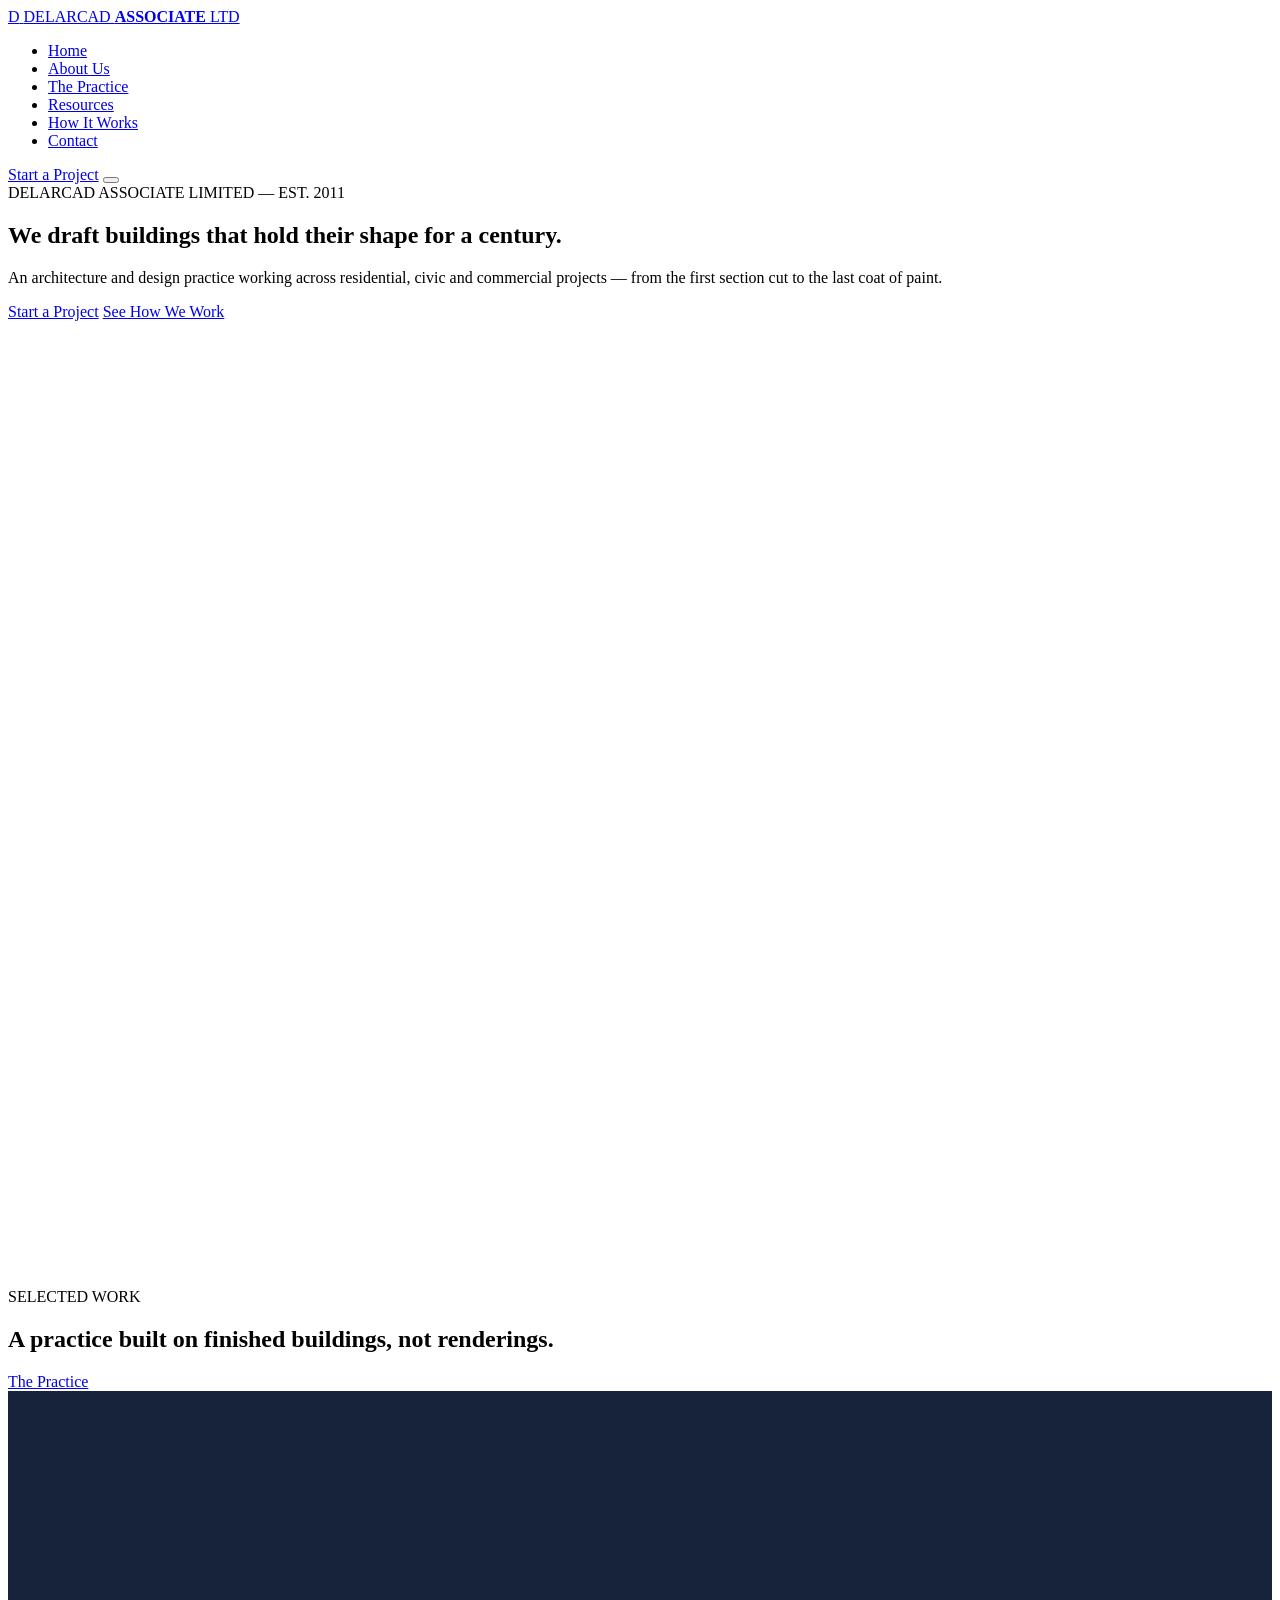
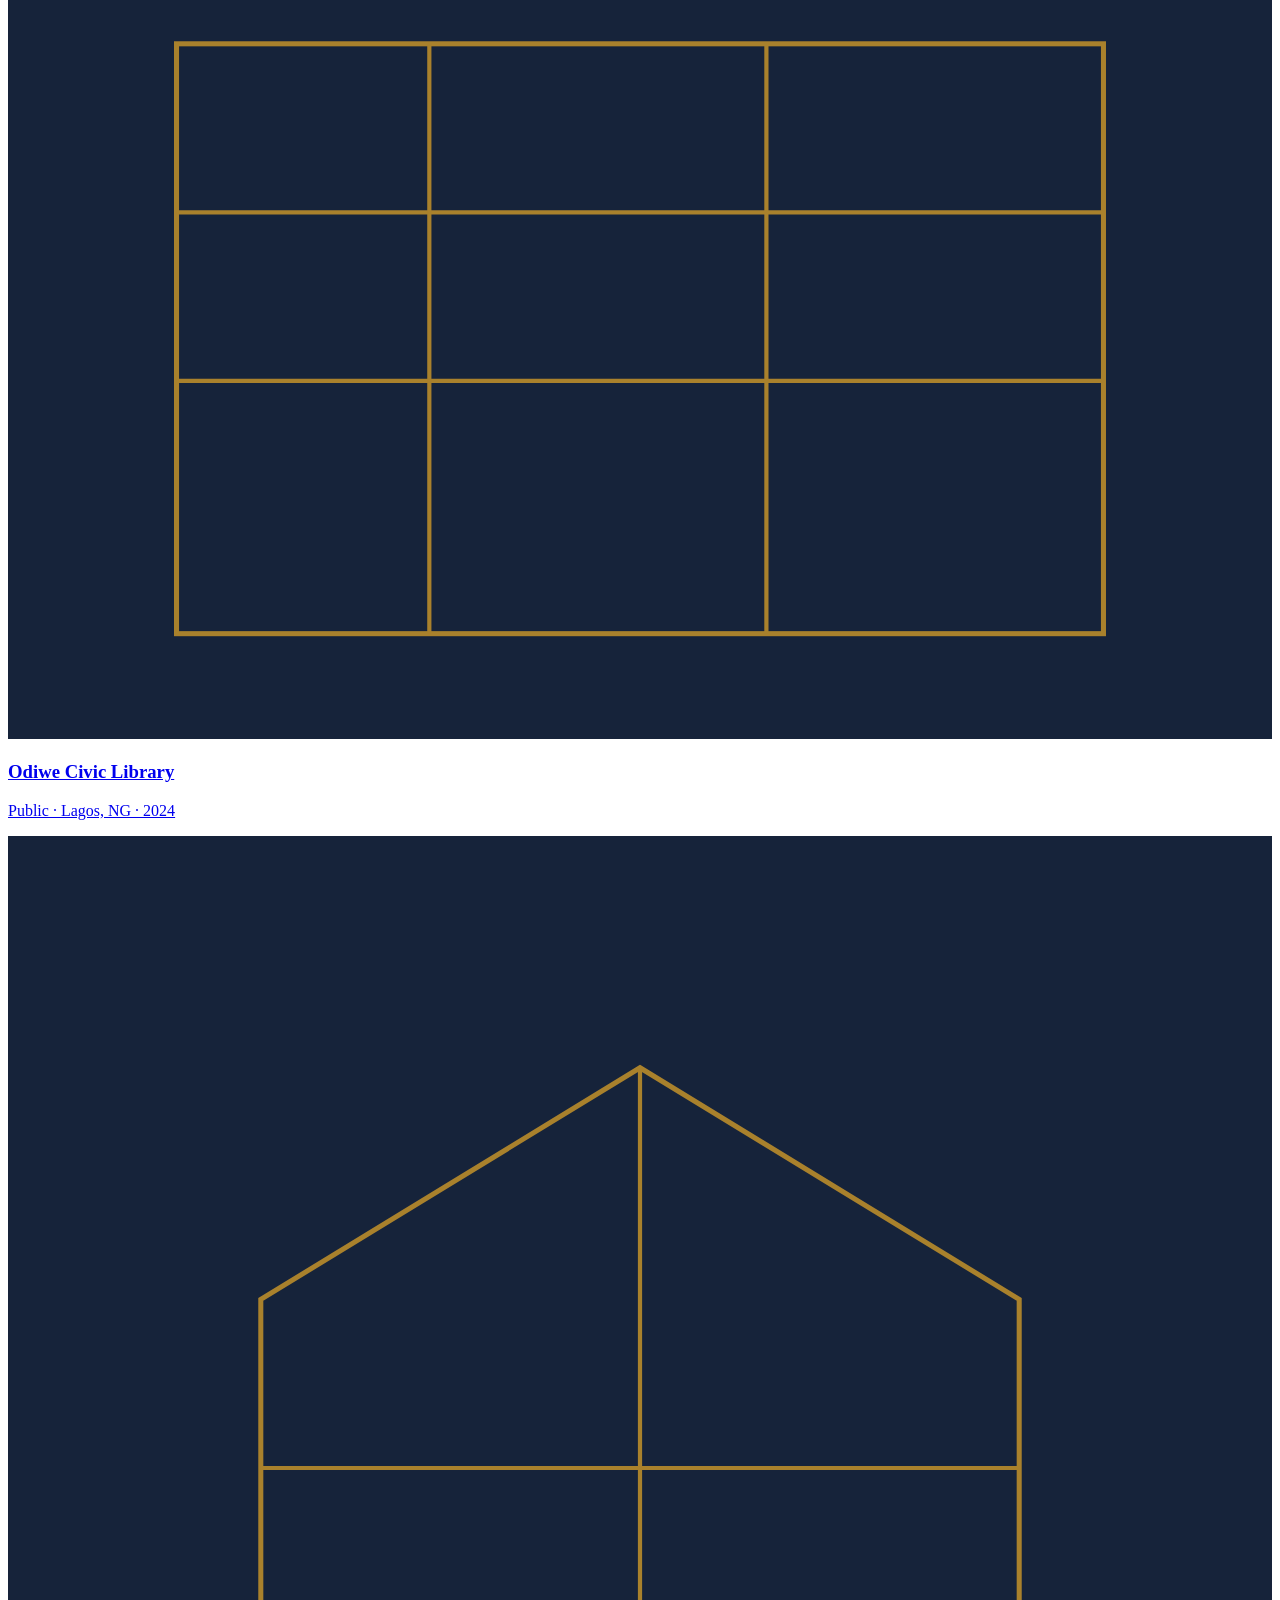
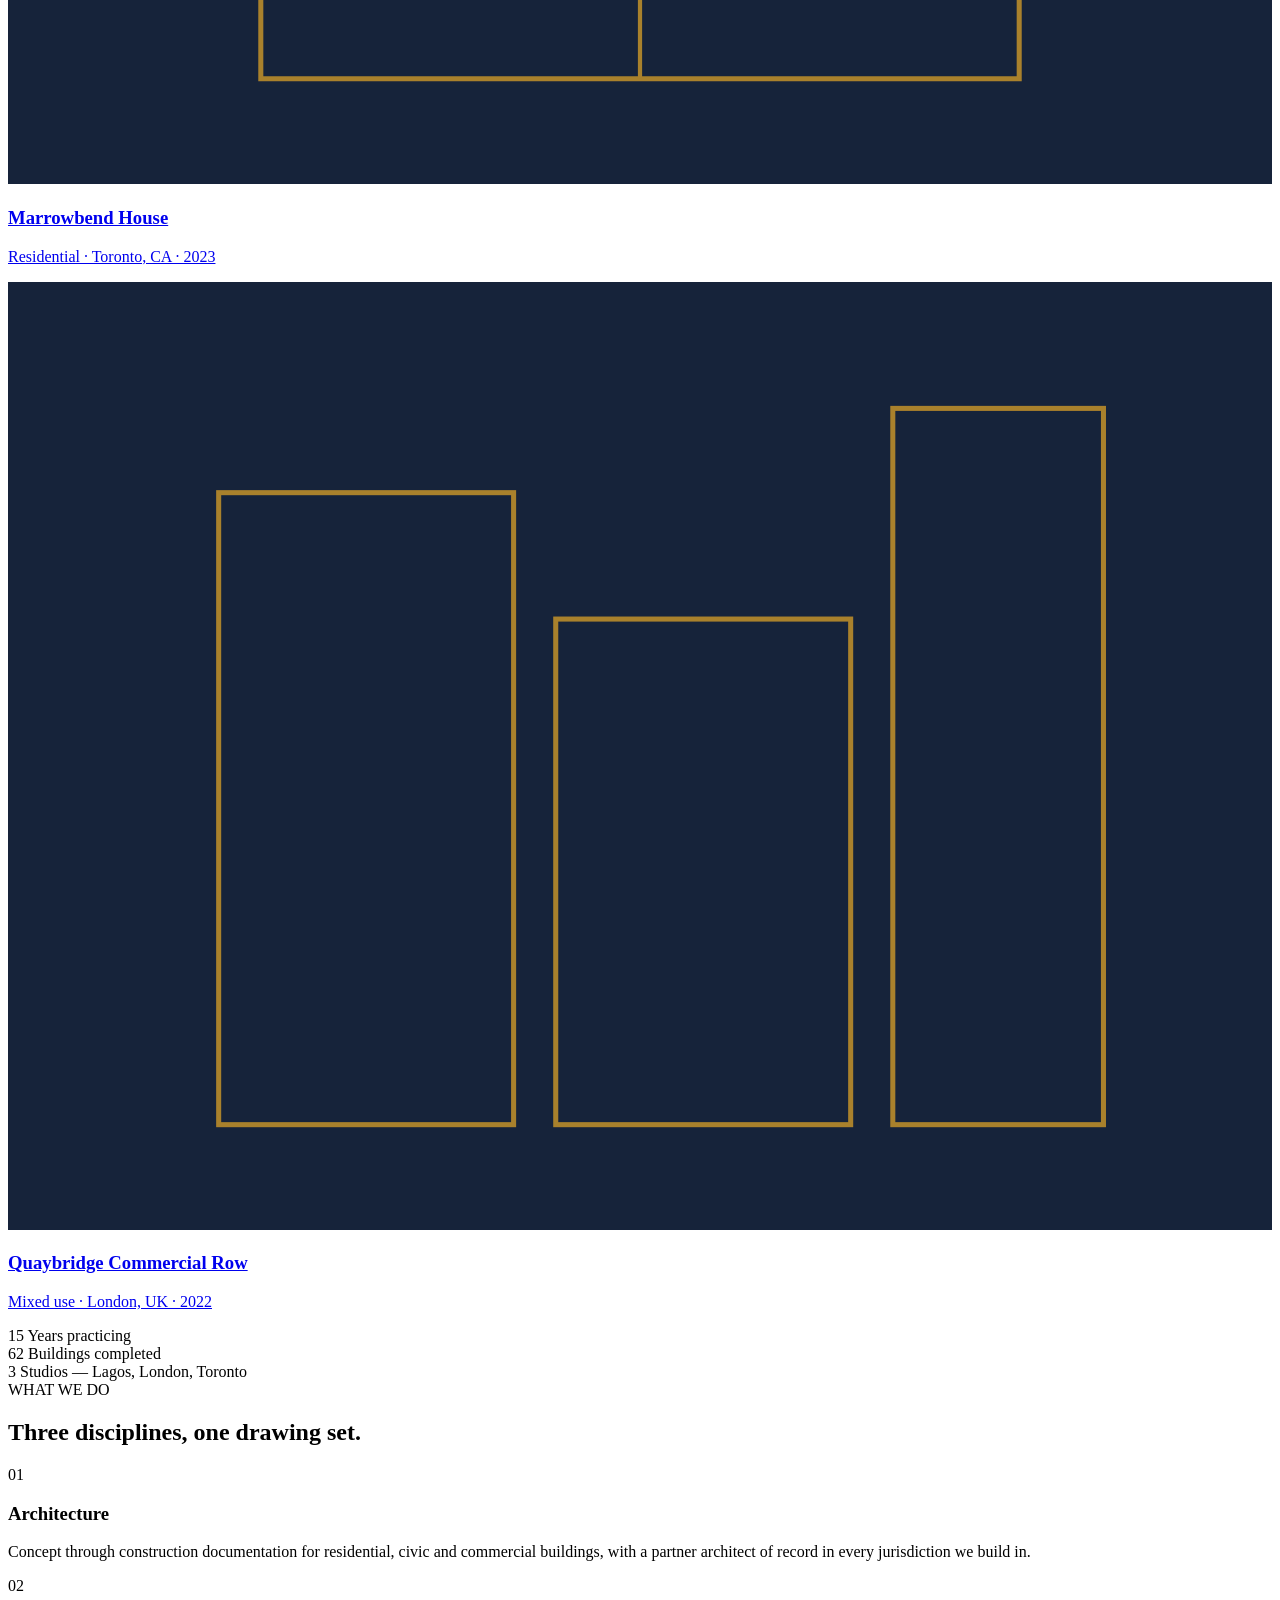
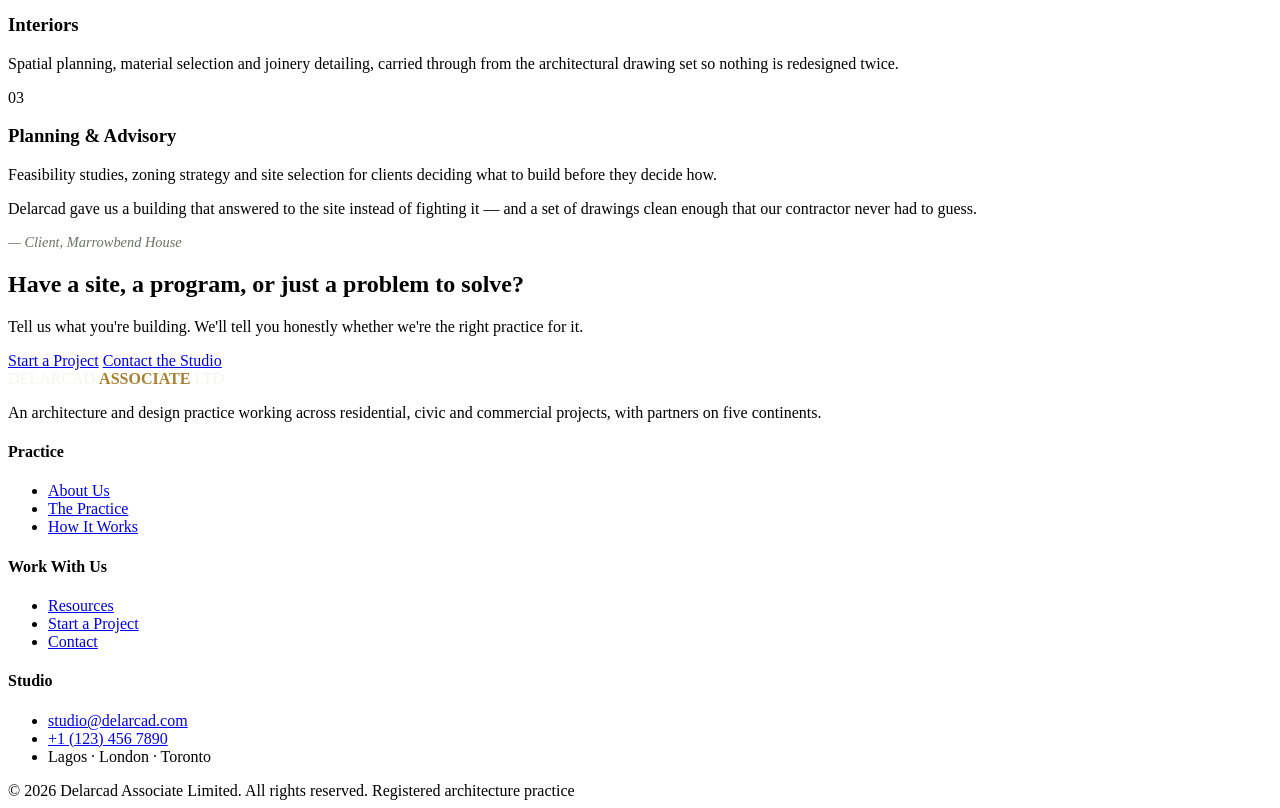
==== index.html @ f1723165 "Add files via upload" ====
<!doctype html>
<html lang="en">
<head>
<meta charset="UTF-8">
<meta name="viewport" content="width=device-width, initial-scale=1">
<title>Home · DELARCAD ASSOCIATE LIMITED</title>
<meta name="description" content="Delarcad Associate Limited is an architecture and design practice working across residential, civic and commercial projects from Lagos, London and Toronto.">
<link rel="icon" href="data:image/svg+xml,<svg xmlns=%22http://www.w3.org/2000/svg%22 viewBox=%220 0 100 100%22><rect width=%22100%22 height=%22100%22 fill=%22%2316233A%22/><path d=%22M20 78 L50 22 L80 78 M32 78 L32 55 L68 55 L68 78%22 stroke=%22%23A9812C%22 stroke-width=%225%22 fill=%22none%22/></svg>">
<link rel="stylesheet" href="css/style.css">
</head>
<body>
<header class="site-header">
  <div class="wrap">
    <a class="brand" href="index.html">
      <span class="brand-mark">D</span>
      <span class="brand-name">DELARCAD <b>ASSOCIATE</b> LTD</span>
    </a>
    <ul class="nav-links">
      <li><a href="index.html" class="active">Home</a></li>
<li><a href="about-us.html">About Us</a></li>
<li><a href="about-delarcad.html">The Practice</a></li>
<li><a href="resources.html">Resources</a></li>
<li><a href="how-it-works.html">How It Works</a></li>
<li><a href="contact.html">Contact</a></li>

    </ul>
    <div class="nav-cta">
      <a class="btn btn-ghost-light" href="get-started.html">Start a Project</a>
      <button class="nav-toggle" aria-label="Toggle navigation" aria-expanded="false"><span></span></button>
    </div>
  </div>
</header>

<section class="hero">
  <div class="blueprint-grid"></div>
  <div class="wrap">
    <div>
      <span class="mono-label">DELARCAD ASSOCIATE LIMITED &mdash; EST. 2011</span>
      <h1>We draft buildings that hold their shape for a century.</h1>
      <p class="lede">An architecture and design practice working across residential, civic and commercial projects &mdash; from the first section cut to the last coat of paint.</p>
      <div class="hero-cta">
        <a class="btn btn-primary" href="get-started.html">Start a Project</a>
        <a class="btn btn-ghost-light" href="how-it-works.html">See How We Work</a>
      </div>
    </div>
    <div>
      <svg class="elevation-svg" viewBox="0 0 420 320" fill="none" xmlns="http://www.w3.org/2000/svg" role="img" aria-label="Line drawing of a building elevation with dimension marks">
        <rect x="60" y="90" width="220" height="170" stroke-width="1.4"/>
        <line x1="60" y1="90" x2="170" y2="30" stroke-width="1.4"/>
        <line x1="280" y1="90" x2="170" y2="30" stroke-width="1.4"/>
        <line x1="100" y1="130" x2="140" y2="130" stroke-width="1"/>
        <line x1="100" y1="130" x2="100" y2="170" stroke-width="1"/>
        <line x1="140" y1="130" x2="140" y2="170" stroke-width="1"/>
        <line x1="100" y1="170" x2="140" y2="170" stroke-width="1"/>
        <line x1="200" y1="150" x2="240" y2="150" stroke-width="1"/>
        <line x1="200" y1="150" x2="200" y2="260" stroke-width="1"/>
        <line x1="240" y1="150" x2="240" y2="260" stroke-width="1"/>
        <circle cx="220" cy="205" r="10" stroke-width="1"/>
        <line x1="60" y1="285" x2="280" y2="285" stroke-width="0.8" stroke-dasharray="2 3"/>
        <line x1="60" y1="278" x2="60" y2="292" stroke-width="0.8"/>
        <line x1="280" y1="278" x2="280" y2="292" stroke-width="0.8"/>
        <text x="150" y="305" font-size="10">14.60 M</text>
        <line x1="310" y1="90" x2="330" y2="90" stroke-width="0.8" stroke-dasharray="2 3"/>
        <line x1="310" y1="260" x2="330" y2="260" stroke-width="0.8" stroke-dasharray="2 3"/>
        <line x1="322" y1="90" x2="322" y2="260" stroke-width="0.8"/>
        <text x="330" y="180" font-size="10" transform="rotate(90 330 180)">8.20 M</text>
      </svg>
    </div>
  </div>
</section>

<section>
  <div class="wrap">
    <div class="section-head">
      <div>
        <span class="mono-label">SELECTED WORK</span>
        <h2 class="mt-0">A practice built on finished buildings, not renderings.</h2>
      </div>
      <a class="btn btn-ghost" href="about-delarcad.html">The Practice</a>
    </div>
    <div class="grid grid-3">

      <a class="work-card" href="about-delarcad.html">
        <div class="work-thumb">
          <svg viewBox="0 0 300 225" xmlns="http://www.w3.org/2000/svg">
            <rect width="300" height="225" fill="#16233A"/>
            <rect x="40" y="60" width="220" height="140" fill="none" stroke="#A9812C" stroke-width="1.2"/>
            <line x1="40" y1="100" x2="260" y2="100" stroke="#A9812C" stroke-width="1"/>
            <line x1="40" y1="140" x2="260" y2="140" stroke="#A9812C" stroke-width="1"/>
            <line x1="100" y1="60" x2="100" y2="200" stroke="#A9812C" stroke-width="1"/>
            <line x1="180" y1="60" x2="180" y2="200" stroke="#A9812C" stroke-width="1"/>
          </svg>
        </div>
        <h3>Odiwe Civic Library</h3>
        <p class="work-meta">Public &middot; Lagos, NG &middot; 2024</p>
      </a>

      <a class="work-card" href="about-delarcad.html">
        <div class="work-thumb">
          <svg viewBox="0 0 300 225" xmlns="http://www.w3.org/2000/svg">
            <rect width="300" height="225" fill="#16233A"/>
            <polygon points="150,55 240,110 240,200 60,200 60,110" fill="none" stroke="#A9812C" stroke-width="1.2"/>
            <line x1="60" y1="150" x2="240" y2="150" stroke="#A9812C" stroke-width="1"/>
            <line x1="150" y1="55" x2="150" y2="200" stroke="#A9812C" stroke-width="1"/>
          </svg>
        </div>
        <h3>Marrowbend House</h3>
        <p class="work-meta">Residential &middot; Toronto, CA &middot; 2023</p>
      </a>

      <a class="work-card" href="about-delarcad.html">
        <div class="work-thumb">
          <svg viewBox="0 0 300 225" xmlns="http://www.w3.org/2000/svg">
            <rect width="300" height="225" fill="#16233A"/>
            <rect x="50" y="50" width="70" height="150" fill="none" stroke="#A9812C" stroke-width="1.2"/>
            <rect x="130" y="80" width="70" height="120" fill="none" stroke="#A9812C" stroke-width="1.2"/>
            <rect x="210" y="30" width="50" height="170" fill="none" stroke="#A9812C" stroke-width="1.2"/>
          </svg>
        </div>
        <h3>Quaybridge Commercial Row</h3>
        <p class="work-meta">Mixed use &middot; London, UK &middot; 2022</p>
      </a>

    </div>
  </div>
</section>

<section class="section-alt">
  <div class="wrap">
    <div class="grid grid-3">
      <div class="stat">
        <span class="num">15</span>
        <span class="label">Years practicing</span>
      </div>
      <div class="stat">
        <span class="num">62</span>
        <span class="label">Buildings completed</span>
      </div>
      <div class="stat">
        <span class="num">3</span>
        <span class="label">Studios &mdash; Lagos, London, Toronto</span>
      </div>
    </div>
  </div>
</section>

<section>
  <div class="wrap">
    <div class="section-head">
      <div>
        <span class="mono-label">WHAT WE DO</span>
        <h2 class="mt-0">Three disciplines, one drawing set.</h2>
      </div>
    </div>
    <div class="grid grid-3">
      <div class="panel">
        <span class="mono-label">01</span>
        <h3>Architecture</h3>
        <p>Concept through construction documentation for residential, civic and commercial buildings, with a partner architect of record in every jurisdiction we build in.</p>
      </div>
      <div class="panel">
        <span class="mono-label">02</span>
        <h3>Interiors</h3>
        <p>Spatial planning, material selection and joinery detailing, carried through from the architectural drawing set so nothing is redesigned twice.</p>
      </div>
      <div class="panel">
        <span class="mono-label">03</span>
        <h3>Planning &amp; Advisory</h3>
        <p>Feasibility studies, zoning strategy and site selection for clients deciding what to build before they decide how.</p>
      </div>
    </div>
  </div>
</section>

<section class="section-alt">
  <div class="wrap">
    <p class="pull">Delarcad gave us a building that answered to the site instead of fighting it &mdash; and a set of drawings clean enough that our contractor never had to guess.</p>
    <cite class="pull-cite" style="display:block; margin-top:14px; font-size:0.9rem; color:#6E7268;">&mdash; Client, Marrowbend House</cite>
  </div>
</section>

<section>
  <div class="wrap center">
    <h2>Have a site, a program, or just a problem to solve?</h2>
    <p class="lede narrow" style="margin-left:auto; margin-right:auto;">Tell us what you're building. We'll tell you honestly whether we're the right practice for it.</p>
    <div class="hero-cta" style="justify-content:center;">
      <a class="btn btn-primary" href="get-started.html">Start a Project</a>
      <a class="btn btn-ghost" href="contact.html">Contact the Studio</a>
    </div>
  </div>
</section>
<footer class="site-footer">
  <div class="wrap footer-top">
    <div class="footer-brand">
      <span class="brand-name" style="color:#F6F4EF;">DELARCAD <b style="color:#A9812C;">ASSOCIATE</b> LTD</span>
      <p>An architecture and design practice working across residential, civic and commercial projects, with partners on five continents.</p>
    </div>
    <div>
      <h4>Practice</h4>
      <ul>
        <li><a href="about-us.html">About Us</a></li>
        <li><a href="about-delarcad.html">The Practice</a></li>
        <li><a href="how-it-works.html">How It Works</a></li>
      </ul>
    </div>
    <div>
      <h4>Work With Us</h4>
      <ul>
        <li><a href="resources.html">Resources</a></li>
        <li><a href="get-started.html">Start a Project</a></li>
        <li><a href="contact.html">Contact</a></li>
      </ul>
    </div>
    <div>
      <h4>Studio</h4>
      <ul>
        <li><a href="mailto:studio@delarcad.com">studio@delarcad.com</a></li>
        <li><a href="tel:+11234567890">+1 (123) 456 7890</a></li>
        <li>Lagos &middot; London &middot; Toronto</li>
      </ul>
    </div>
  </div>
  <div class="wrap footer-bottom">
    <span>&copy; 2026 Delarcad Associate Limited. All rights reserved.</span>
    <span>Registered architecture practice</span>
  </div>
</footer>
<script src="js/main.js"></script>
</body>
</html>
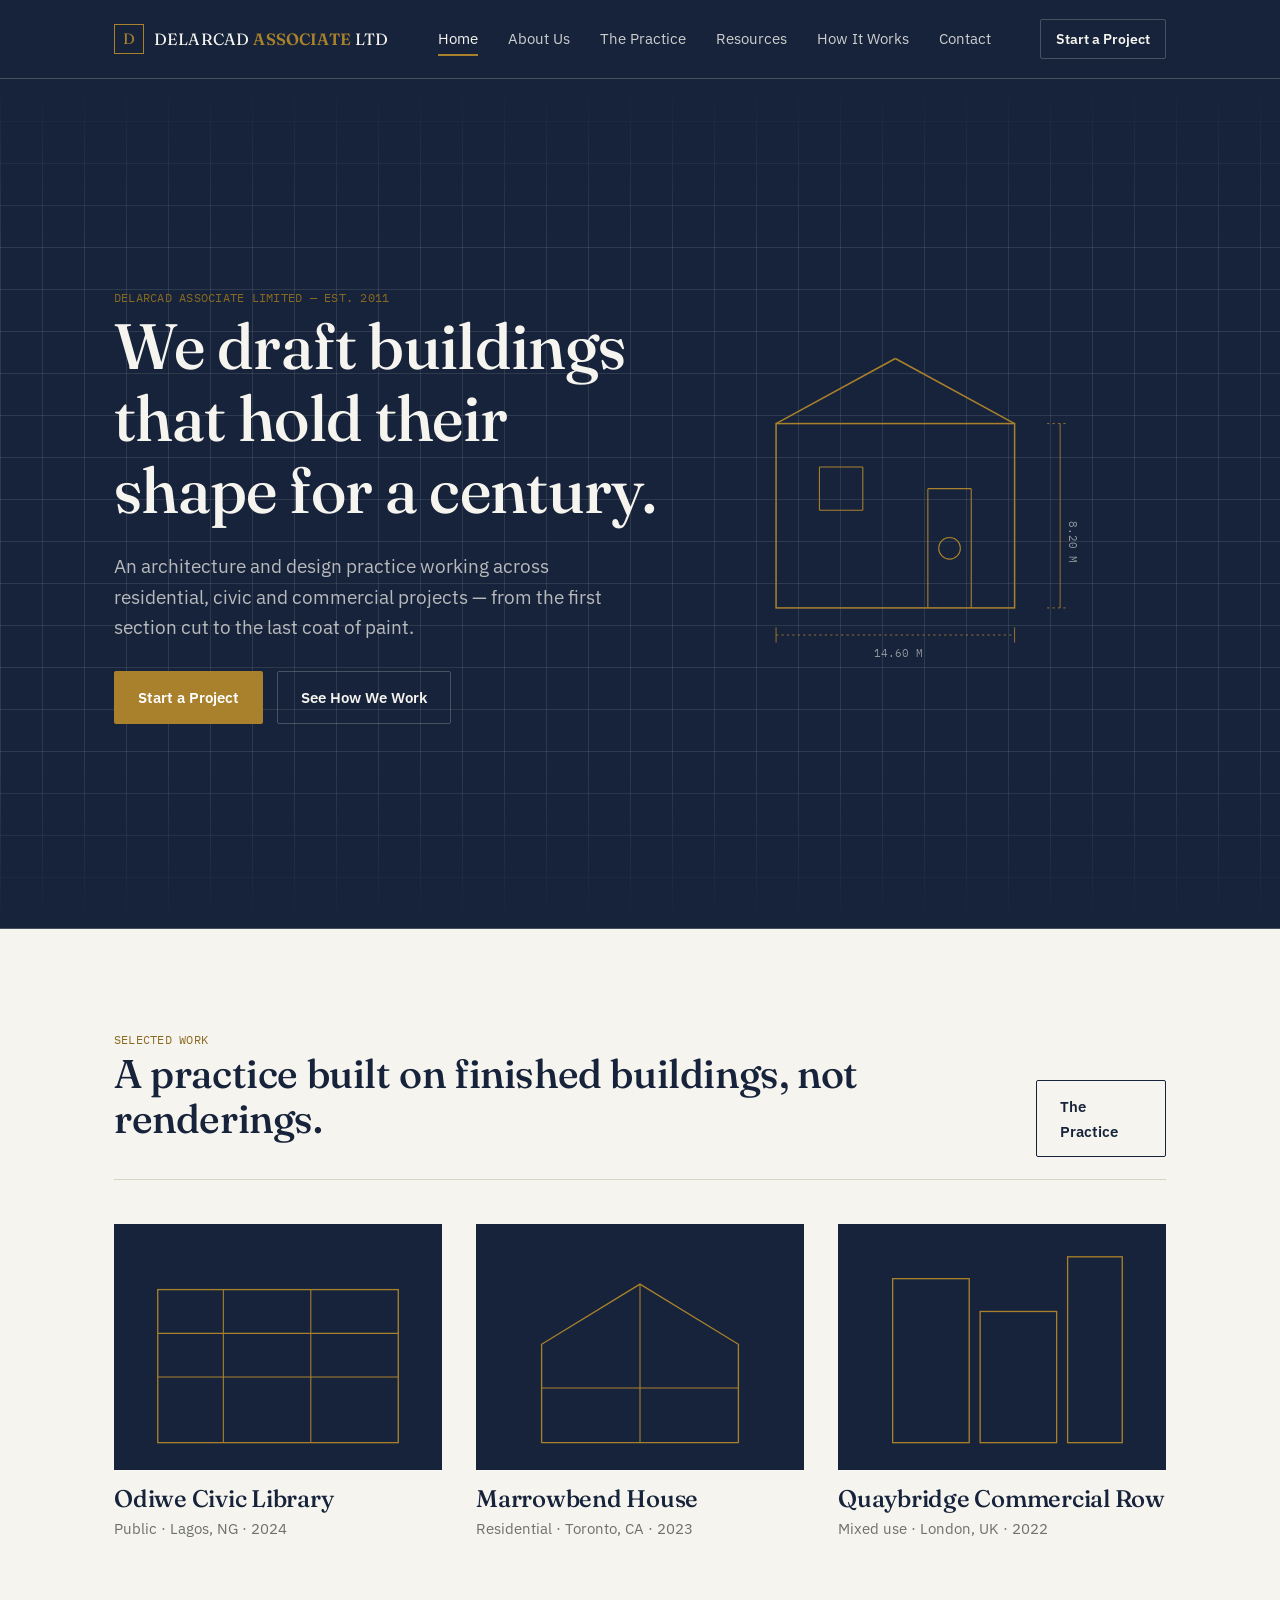
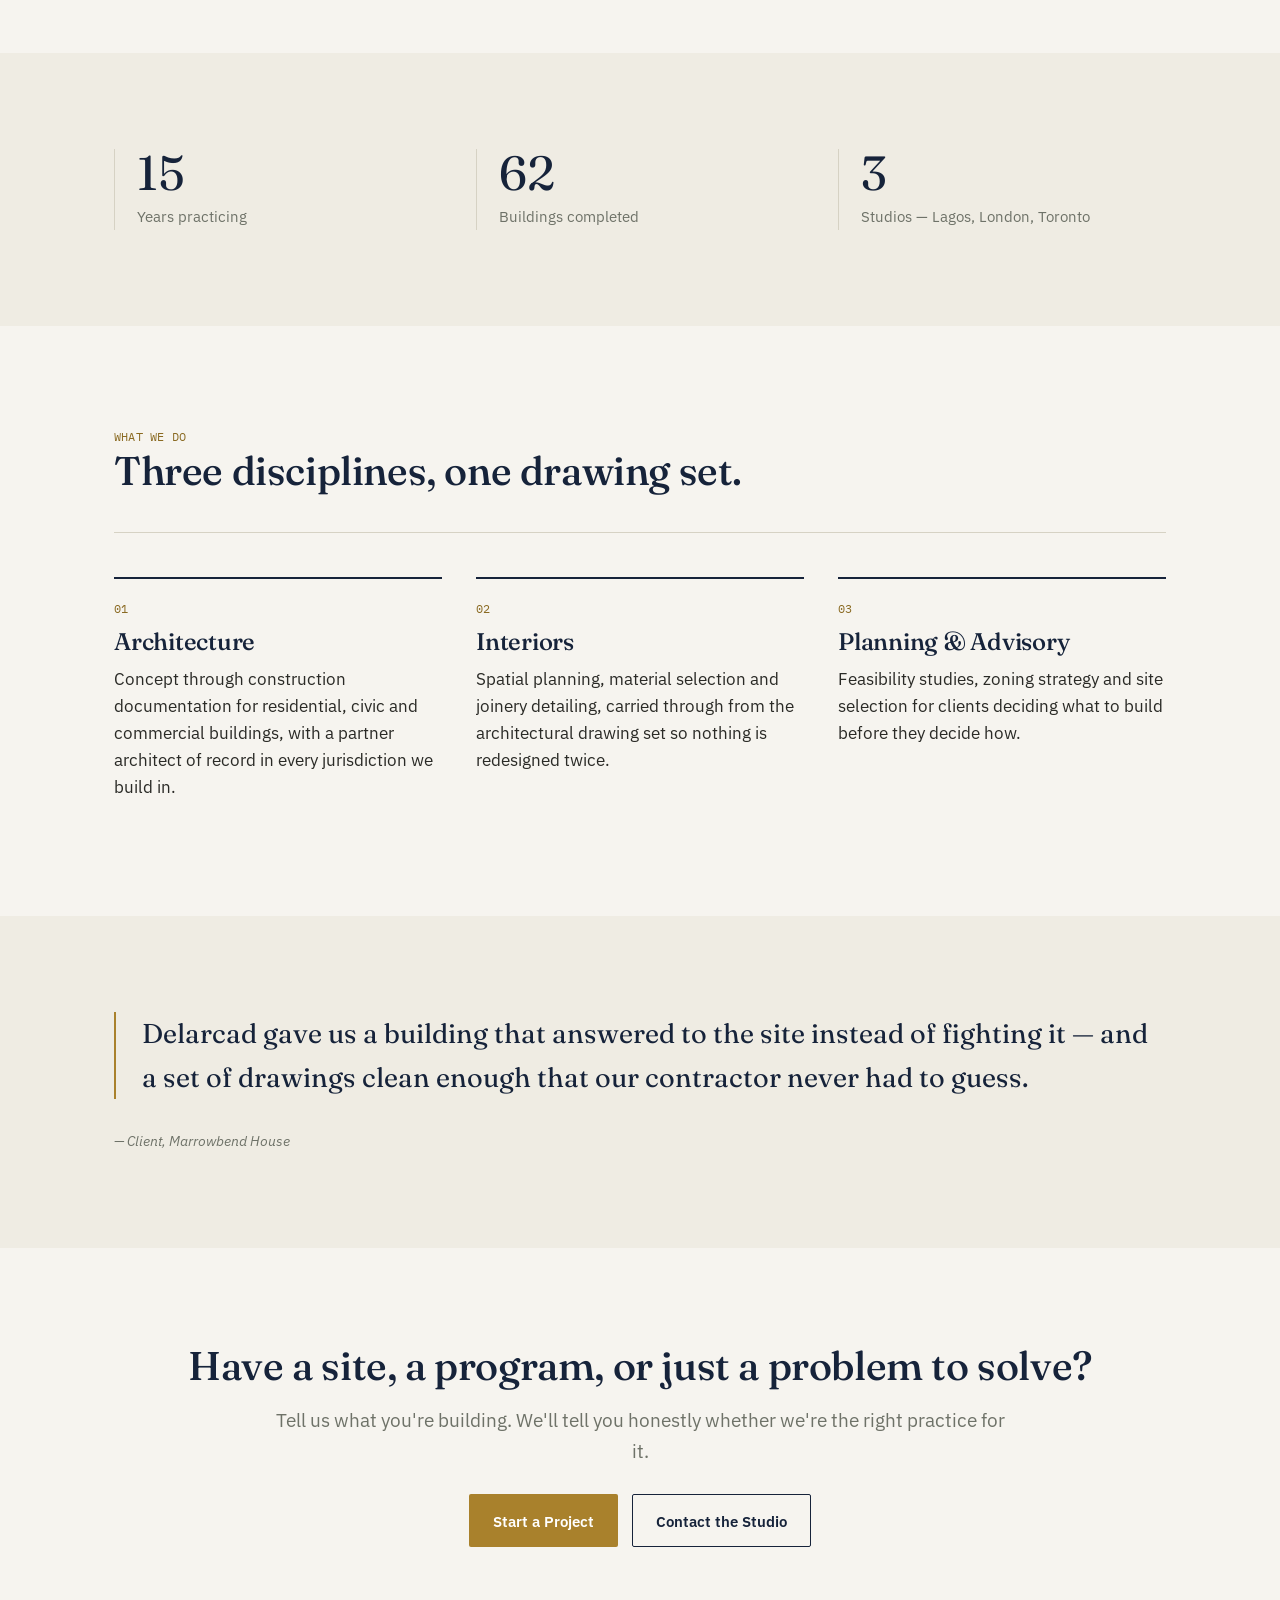
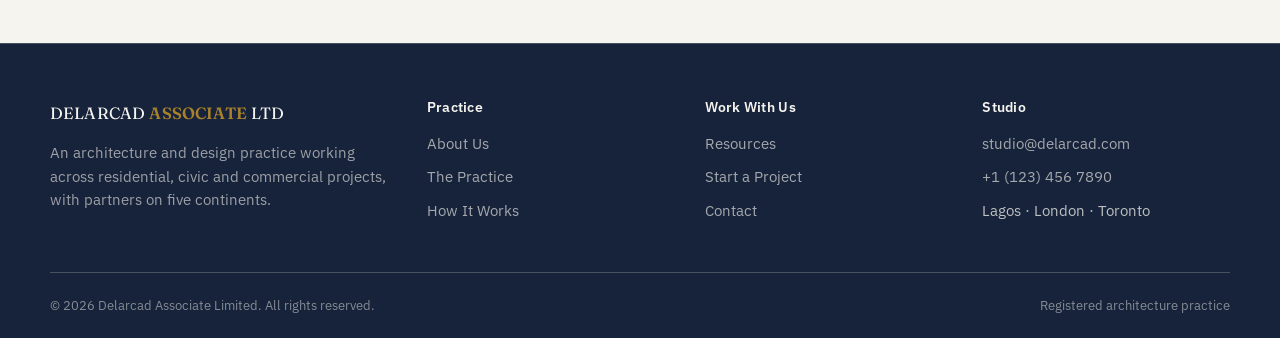
==== commit 87558398: "Add files via upload" ====
--- a/index.html
+++ b/index.html
@@ -6,7 +6,7 @@
 <title>Home · DELARCAD ASSOCIATE LIMITED</title>
 <meta name="description" content="Delarcad Associate Limited is an architecture and design practice working across residential, civic and commercial projects from Lagos, London and Toronto.">
 <link rel="icon" href="data:image/svg+xml,<svg xmlns=%22http://www.w3.org/2000/svg%22 viewBox=%220 0 100 100%22><rect width=%22100%22 height=%22100%22 fill=%22%2316233A%22/><path d=%22M20 78 L50 22 L80 78 M32 78 L32 55 L68 55 L68 78%22 stroke=%22%23A9812C%22 stroke-width=%225%22 fill=%22none%22/></svg>">
-<link rel="stylesheet" href="css/style.css">
+<link rel="stylesheet" href="style.css">
 </head>
 <body>
 <header class="site-header">
@@ -225,6 +225,6 @@
     <span>Registered architecture practice</span>
   </div>
 </footer>
-<script src="js/main.js"></script>
+<script src="main.js"></script>
 </body>
 </html>
--- a/style.css
+++ b/style.css
@@ -0,0 +1,476 @@
+/* ==========================================================================
+   DELARCAD ASSOCIATE LIMITED — Design System
+   Concept: an architecture practice's drafting table — blueprint linework,
+   editorial serif headlines, brass instrument accents. Quiet everywhere
+   except the hero.
+   ========================================================================== */
+
+@import url('https://fonts.googleapis.com/css2?family=Fraunces:opsz,wght@9..144,400;9..144,500;9..144,600&family=IBM+Plex+Sans:wght@400;500;600&family=IBM+Plex+Mono:wght@400;500&display=swap');
+
+:root{
+  --ink:        #16233A;   /* blueprint navy — headings, nav, footer */
+  --ink-2:      #223350;   /* lighter navy for panels */
+  --paper:      #F6F4EF;   /* page background */
+  --paper-2:    #EFECE3;   /* recessed panel background */
+  --graphite:   #2A2A26;   /* body text */
+  --steel:      #6E7268;   /* muted / secondary text */
+  --line:       #D6D2C4;   /* hairline rule on paper */
+  --line-dark:  rgba(246,244,239,0.22); /* hairline rule on navy */
+  --brass:      #A9812C;   /* accent — links, CTAs, marks */
+  --brass-dark: #8A6A22;
+  --white:      #FFFFFF;
+
+  --serif:  'Fraunces', Georgia, serif;
+  --sans:   'IBM Plex Sans', -apple-system, BlinkMacSystemFont, 'Segoe UI', sans-serif;
+  --mono:   'IBM Plex Mono', 'SFMono-Regular', Consolas, monospace;
+
+  --max: 1180px;
+  --gutter: clamp(20px, 5vw, 64px);
+
+  color-scheme: light;
+}
+
+*{ box-sizing: border-box; }
+html{ scroll-behavior: smooth; }
+@media (prefers-reduced-motion: reduce){
+  html{ scroll-behavior: auto; }
+  *{ animation-duration: 0.01ms !important; animation-iteration-count: 1 !important; transition-duration: 0.01ms !important; }
+}
+
+body{
+  margin:0;
+  font-family: var(--sans);
+  background: var(--paper);
+  color: var(--graphite);
+  font-size: 17px;
+  line-height: 1.6;
+  -webkit-font-smoothing: antialiased;
+}
+
+img{ max-width:100%; display:block; }
+
+a{ color: inherit; }
+
+:focus-visible{
+  outline: 2px solid var(--brass);
+  outline-offset: 3px;
+}
+
+.wrap{
+  max-width: var(--max);
+  margin: 0 auto;
+  padding-left: var(--gutter);
+  padding-right: var(--gutter);
+}
+
+h1,h2,h3,h4{
+  font-family: var(--serif);
+  font-weight: 500;
+  color: var(--ink);
+  margin: 0 0 0.4em;
+  line-height: 1.12;
+  letter-spacing: -0.01em;
+}
+h1{ font-size: clamp(2.4rem, 5vw, 4.1rem); font-weight: 500; }
+h2{ font-size: clamp(1.7rem, 3.2vw, 2.5rem); }
+h3{ font-size: clamp(1.2rem, 2vw, 1.5rem); }
+
+p{ margin: 0 0 1.1em; max-width: 62ch; }
+.lede{ font-size: 1.2rem; color: var(--steel); max-width: 46ch; }
+
+.mono-label{
+  font-family: var(--mono);
+  font-size: 0.78rem;
+  letter-spacing: 0.02em;
+  color: var(--brass-dark);
+}
+
+/* ---------- Buttons ---------- */
+.btn{
+  display: inline-flex;
+  align-items: center;
+  gap: 10px;
+  padding: 0.85em 1.5em;
+  font-family: var(--sans);
+  font-weight: 600;
+  font-size: 0.96rem;
+  border-radius: 2px;
+  text-decoration: none;
+  border: 1px solid transparent;
+  cursor: pointer;
+  transition: background-color 160ms ease, color 160ms ease, border-color 160ms ease;
+}
+.btn-primary{ background: var(--brass); color: var(--white); }
+.btn-primary:hover{ background: var(--brass-dark); }
+.btn-ghost{ background: transparent; color: var(--ink); border-color: var(--ink); }
+.btn-ghost:hover{ background: var(--ink); color: var(--paper); }
+.btn-ghost-light{ background: transparent; color: var(--paper); border-color: var(--line-dark); }
+.btn-ghost-light:hover{ background: var(--paper); color: var(--ink); }
+
+/* ---------- Header / Nav ---------- */
+.site-header{
+  background: var(--ink);
+  color: var(--paper);
+  position: sticky;
+  top: 0;
+  z-index: 40;
+  border-bottom: 1px solid var(--line-dark);
+}
+.site-header .wrap{
+  display:flex;
+  align-items:center;
+  justify-content:space-between;
+  height: 78px;
+}
+.brand{
+  display:flex;
+  align-items:center;
+  gap:10px;
+  text-decoration:none;
+  color: var(--paper);
+}
+.brand-mark{
+  width: 30px; height: 30px;
+  border: 1.5px solid var(--brass);
+  display:flex; align-items:center; justify-content:center;
+  font-family: var(--serif);
+  font-size: 15px;
+  color: var(--brass);
+  flex: none;
+}
+.brand-name{
+  font-family: var(--serif);
+  font-size: 1.02rem;
+  letter-spacing: 0.01em;
+}
+.brand-name b{ font-weight: 600; color: var(--brass); }
+
+.nav-links{
+  display:flex;
+  gap: 30px;
+  list-style:none;
+  margin:0; padding:0;
+  font-size: 0.93rem;
+}
+.nav-links a{
+  text-decoration:none;
+  color: var(--paper);
+  opacity: 0.82;
+  position: relative;
+  padding-bottom: 4px;
+}
+.nav-links a:hover{ opacity: 1; }
+.nav-links a.active{ opacity: 1; }
+.nav-links a.active::after{
+  content:"";
+  position:absolute;
+  left:0; right:0; bottom:-4px;
+  height:2px;
+  background: var(--brass);
+}
+.nav-cta{ display:flex; align-items:center; gap: 18px; }
+.nav-cta .btn{ padding: 0.6em 1.1em; font-size: 0.86rem; }
+
+.nav-toggle{
+  display:none;
+  background:none; border:none;
+  color: var(--paper);
+  width: 30px; height: 22px;
+  position: relative;
+  cursor:pointer;
+}
+.nav-toggle span, .nav-toggle::before, .nav-toggle::after{
+  content:"";
+  position:absolute; left:0; right:0;
+  height:1.5px; background:var(--paper);
+}
+.nav-toggle span{ top:50%; transform: translateY(-50%); }
+.nav-toggle::before{ top:0; }
+.nav-toggle::after{ bottom:0; }
+
+@media (max-width: 860px){
+  .nav-links{
+    position:absolute; top:78px; left:0; right:0;
+    background: var(--ink);
+    flex-direction:column;
+    gap:0;
+    max-height:0;
+    overflow:hidden;
+    border-bottom: 1px solid var(--line-dark);
+    transition: max-height 220ms ease;
+  }
+  .nav-links.open{ max-height: 360px; }
+  .nav-links li{ border-top: 1px solid var(--line-dark); }
+  .nav-links a{ display:block; padding: 16px var(--gutter); }
+  .nav-links a.active::after{ display:none; }
+  .nav-cta .btn-ghost-light{ display:none; }
+  .nav-toggle{ display:block; }
+}
+
+/* ---------- Hero ---------- */
+.hero{
+  background: var(--ink);
+  color: var(--paper);
+  position: relative;
+  overflow:hidden;
+  border-bottom: 1px solid var(--line-dark);
+}
+.hero .wrap{
+  position:relative;
+  z-index:2;
+  padding-top: clamp(56px, 9vw, 108px);
+  padding-bottom: clamp(56px, 9vw, 108px);
+  display:grid;
+  grid-template-columns: 1.1fr 0.9fr;
+  gap: 40px;
+  align-items:center;
+}
+.hero h1{ color: var(--paper); }
+.hero .lede{ color: rgba(246,244,239,0.72); }
+.hero-cta{ display:flex; gap:14px; margin-top: 28px; flex-wrap:wrap; }
+
+.blueprint-grid{
+  position:absolute; inset:0;
+  background-image:
+    linear-gradient(var(--line-dark) 1px, transparent 1px),
+    linear-gradient(90deg, var(--line-dark) 1px, transparent 1px);
+  background-size: 42px 42px;
+  opacity: 0.5;
+  mask-image: linear-gradient(to bottom, transparent, black 20%, black 80%, transparent);
+}
+
+.elevation-svg{ width:100%; height:auto; }
+.elevation-svg line, .elevation-svg path, .elevation-svg rect, .elevation-svg circle{
+  stroke: var(--brass);
+}
+.elevation-svg text{
+  fill: rgba(246,244,239,0.55);
+  font-family: var(--mono);
+}
+
+.page-hero{
+  background: var(--ink);
+  color: var(--paper);
+  border-bottom: 1px solid var(--line-dark);
+}
+.page-hero .wrap{
+  position:relative; z-index:2;
+  padding-top: clamp(52px, 8vw, 88px);
+  padding-bottom: clamp(44px, 7vw, 72px);
+}
+.page-hero h1{ color: var(--paper); max-width: 18ch; }
+.page-hero .lede{ color: rgba(246,244,239,0.72); margin-top: 14px; }
+
+/* ---------- Sections ---------- */
+section{ padding: clamp(56px, 8vw, 96px) 0; }
+.section-tight{ padding: clamp(36px, 5vw, 56px) 0; }
+.section-alt{ background: var(--paper-2); }
+
+.section-head{
+  display:flex;
+  justify-content:space-between;
+  align-items:flex-end;
+  gap: 30px;
+  margin-bottom: 44px;
+  border-bottom: 1px solid var(--line);
+  padding-bottom: 22px;
+}
+.section-head p{ margin:0; }
+
+.hr{ border:none; border-top: 1px solid var(--line); margin: 0; }
+
+/* ---------- Grids / Cards ---------- */
+.grid{ display:grid; gap: 34px; }
+.grid-3{ grid-template-columns: repeat(3, 1fr); }
+.grid-2{ grid-template-columns: repeat(2, 1fr); }
+@media (max-width: 900px){
+  .grid-3{ grid-template-columns: 1fr 1fr; }
+}
+@media (max-width: 640px){
+  .grid-3, .grid-2{ grid-template-columns: 1fr; }
+}
+
+.panel{
+  border-top: 2px solid var(--ink);
+  padding-top: 20px;
+}
+.panel .mono-label{ display:block; margin-bottom: 10px; }
+
+.stat{ border-left: 1px solid var(--line); padding-left: 22px; }
+.stat .num{
+  font-family: var(--serif);
+  font-size: clamp(2.1rem, 4vw, 3rem);
+  color: var(--ink);
+  display:block;
+  line-height:1;
+  margin-bottom: 6px;
+}
+.stat .label{ color: var(--steel); font-size: 0.94rem; }
+
+/* Project / work cards */
+.work-card{
+  text-decoration:none;
+  color: inherit;
+  display:block;
+}
+.work-thumb{
+  aspect-ratio: 4/3;
+  background: var(--ink);
+  position:relative;
+  overflow:hidden;
+  margin-bottom: 16px;
+}
+.work-thumb svg{ width:100%; height:100%; }
+.work-card h3{ margin-bottom: 4px; }
+.work-meta{ color: var(--steel); font-size: 0.92rem; }
+
+/* Process steps (a true sequence — numbering earned) */
+.process{
+  display:grid;
+  gap: 0;
+  border-top: 1px solid var(--line);
+}
+.process-step{
+  display:grid;
+  grid-template-columns: 90px 1fr;
+  gap: 26px;
+  padding: 34px 0;
+  border-bottom: 1px solid var(--line);
+}
+.process-step .step-num{
+  font-family: var(--serif);
+  font-size: 2rem;
+  color: var(--brass);
+}
+@media (max-width: 640px){
+  .process-step{ grid-template-columns: 50px 1fr; }
+  .process-step .step-num{ font-size: 1.4rem; }
+}
+
+/* Values / list rows */
+.rowlist{ list-style:none; margin:0; padding:0; }
+.rowlist li{
+  display:flex;
+  gap: 24px;
+  padding: 22px 0;
+  border-bottom: 1px solid var(--line);
+}
+.rowlist li:first-child{ border-top: 1px solid var(--line); }
+.rowlist .rl-label{ flex: 0 0 200px; color: var(--steel); font-size: 0.94rem; }
+
+/* Resource cards */
+.resource-card{
+  border: 1px solid var(--line);
+  padding: 26px;
+  display:flex;
+  flex-direction:column;
+  gap: 10px;
+  height:100%;
+}
+.resource-kind{
+  font-family: var(--mono);
+  font-size: 0.74rem;
+  color: var(--brass-dark);
+  letter-spacing: 0.02em;
+}
+
+/* Quote / pull */
+.pull{
+  font-family: var(--serif);
+  font-size: clamp(1.3rem, 2.4vw, 1.7rem);
+  color: var(--ink);
+  border-left: 2px solid var(--brass);
+  padding-left: 26px;
+  max-width: 60ch;
+}
+.pull cite{ display:block; font-style:normal; font-size:0.9rem; color: var(--steel); margin-top:14px; font-family: var(--sans); }
+
+/* ---------- Forms ---------- */
+.form-grid{ display:grid; gap: 22px; grid-template-columns: 1fr 1fr; }
+.form-grid .full{ grid-column: 1 / -1; }
+@media (max-width: 700px){ .form-grid{ grid-template-columns: 1fr; } }
+
+label{
+  display:block;
+  font-size: 0.88rem;
+  color: var(--steel);
+  margin-bottom: 8px;
+}
+input, select, textarea{
+  width:100%;
+  font-family: var(--sans);
+  font-size: 1rem;
+  padding: 0.8em 0.9em;
+  border: 1px solid var(--line);
+  background: var(--white);
+  color: var(--graphite);
+  border-radius: 2px;
+}
+input:focus, select:focus, textarea:focus{
+  outline: none;
+  border-color: var(--brass);
+}
+textarea{ resize: vertical; min-height: 120px; }
+
+.form-note{ font-size: 0.86rem; color: var(--steel); margin-top: 16px; }
+.form-success{
+  display:none;
+  border: 1px solid var(--brass);
+  background: #FBF6EA;
+  padding: 18px 22px;
+  margin-top: 18px;
+  font-size: 0.95rem;
+}
+.form-success.show{ display:block; }
+
+/* ---------- Footer ---------- */
+.site-footer{
+  background: var(--ink);
+  color: rgba(246,244,239,0.75);
+  border-top: 1px solid var(--line-dark);
+}
+.footer-top{
+  padding: 56px 0 40px;
+  display:grid;
+  grid-template-columns: 1.4fr 1fr 1fr 1fr;
+  gap: 30px;
+}
+@media (max-width: 800px){
+  .footer-top{ grid-template-columns: 1fr 1fr; }
+}
+.footer-top h4{
+  color: var(--paper);
+  font-family: var(--sans);
+  font-weight:600;
+  font-size: 0.86rem;
+  letter-spacing: 0.02em;
+  margin-bottom: 16px;
+}
+.footer-top ul{ list-style:none; margin:0; padding:0; }
+.footer-top li{ margin-bottom: 10px; font-size: 0.92rem; }
+.footer-top a{ text-decoration:none; color: inherit; opacity:0.85; }
+.footer-top a:hover{ opacity:1; color: var(--brass); }
+.footer-brand p{ color: rgba(246,244,239,0.6); font-size: 0.92rem; margin-top: 14px; }
+.footer-bottom{
+  border-top: 1px solid var(--line-dark);
+  padding: 22px 0;
+  display:flex;
+  justify-content:space-between;
+  font-size: 0.82rem;
+  color: rgba(246,244,239,0.5);
+  flex-wrap:wrap;
+  gap: 10px;
+}
+
+/* ---------- Utility ---------- */
+.center{ text-align:center; }
+.mt-0{ margin-top:0; }
+.narrow{ max-width: 68ch; }
+.tag-row{ display:flex; gap:10px; flex-wrap:wrap; margin-top: 18px; }
+.tag{
+  border:1px solid var(--line);
+  padding: 5px 12px;
+  font-size: 0.8rem;
+  color: var(--steel);
+  font-family: var(--mono);
+}
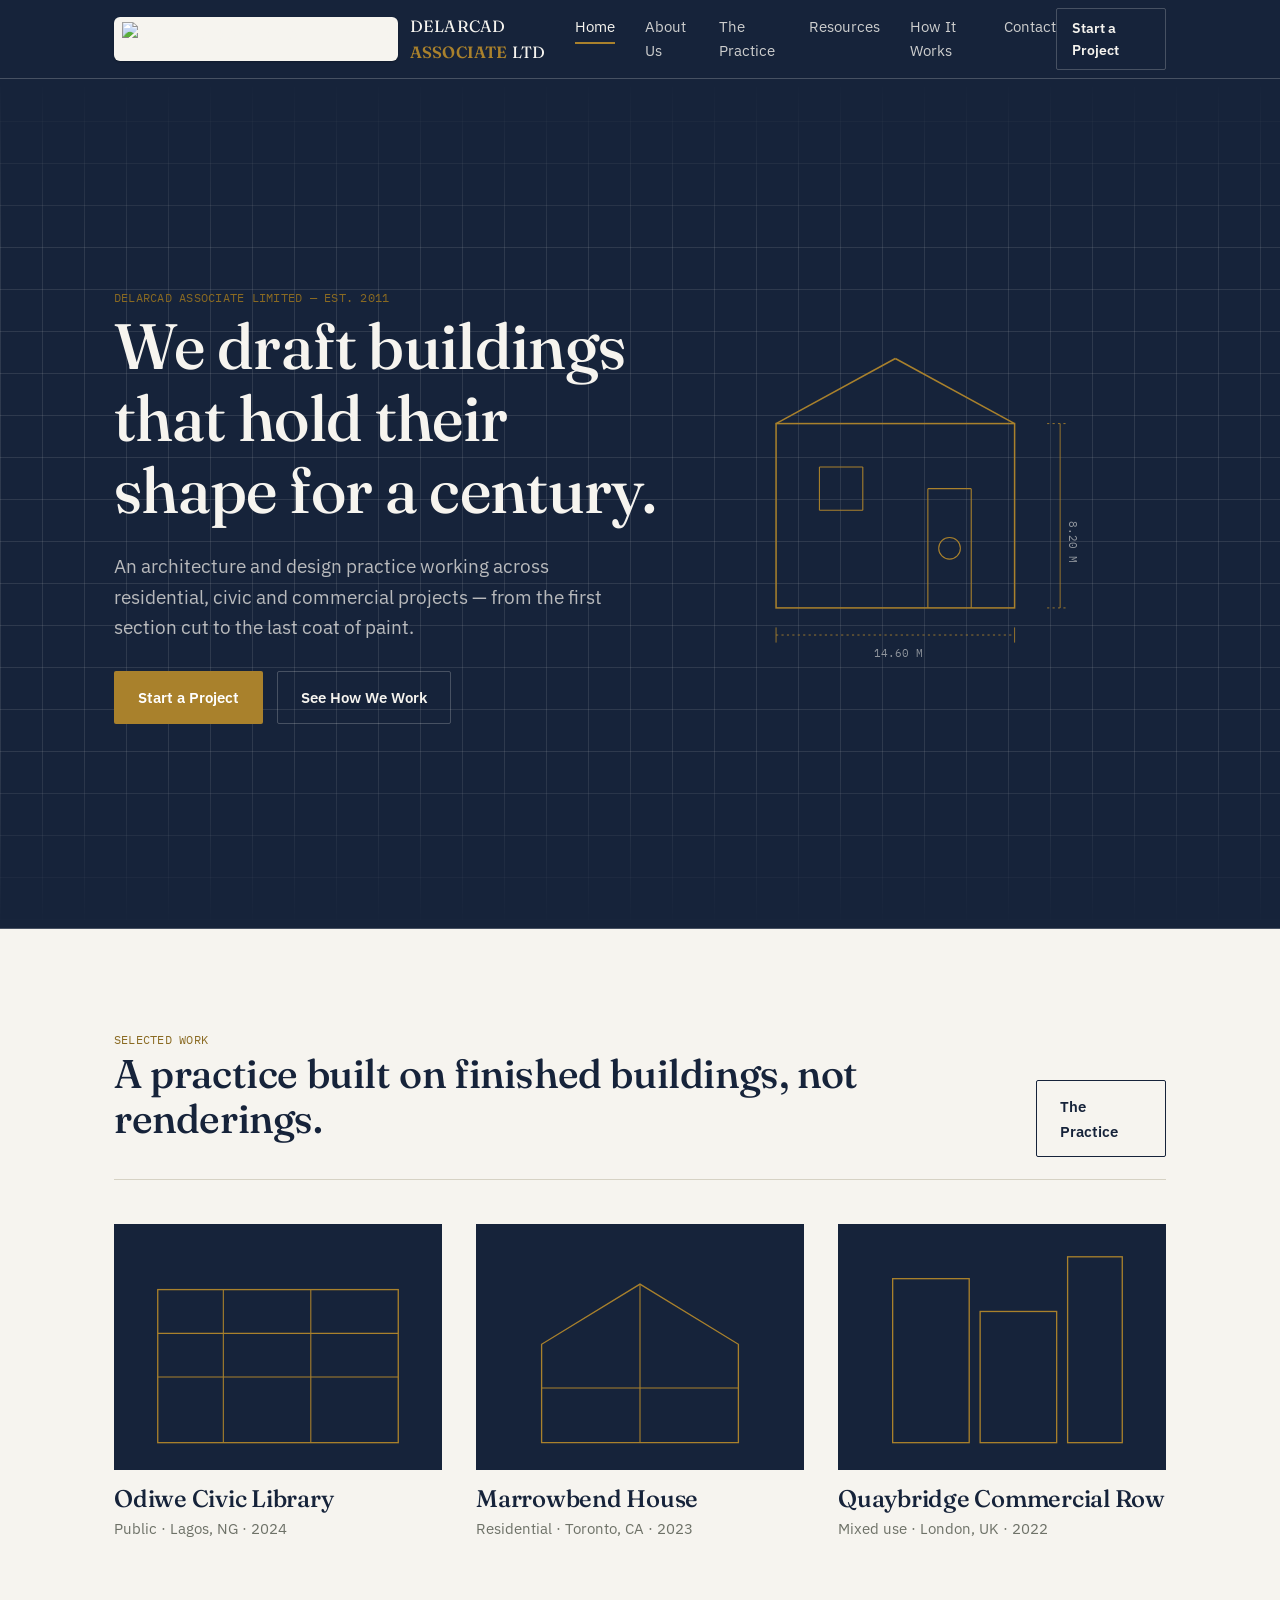
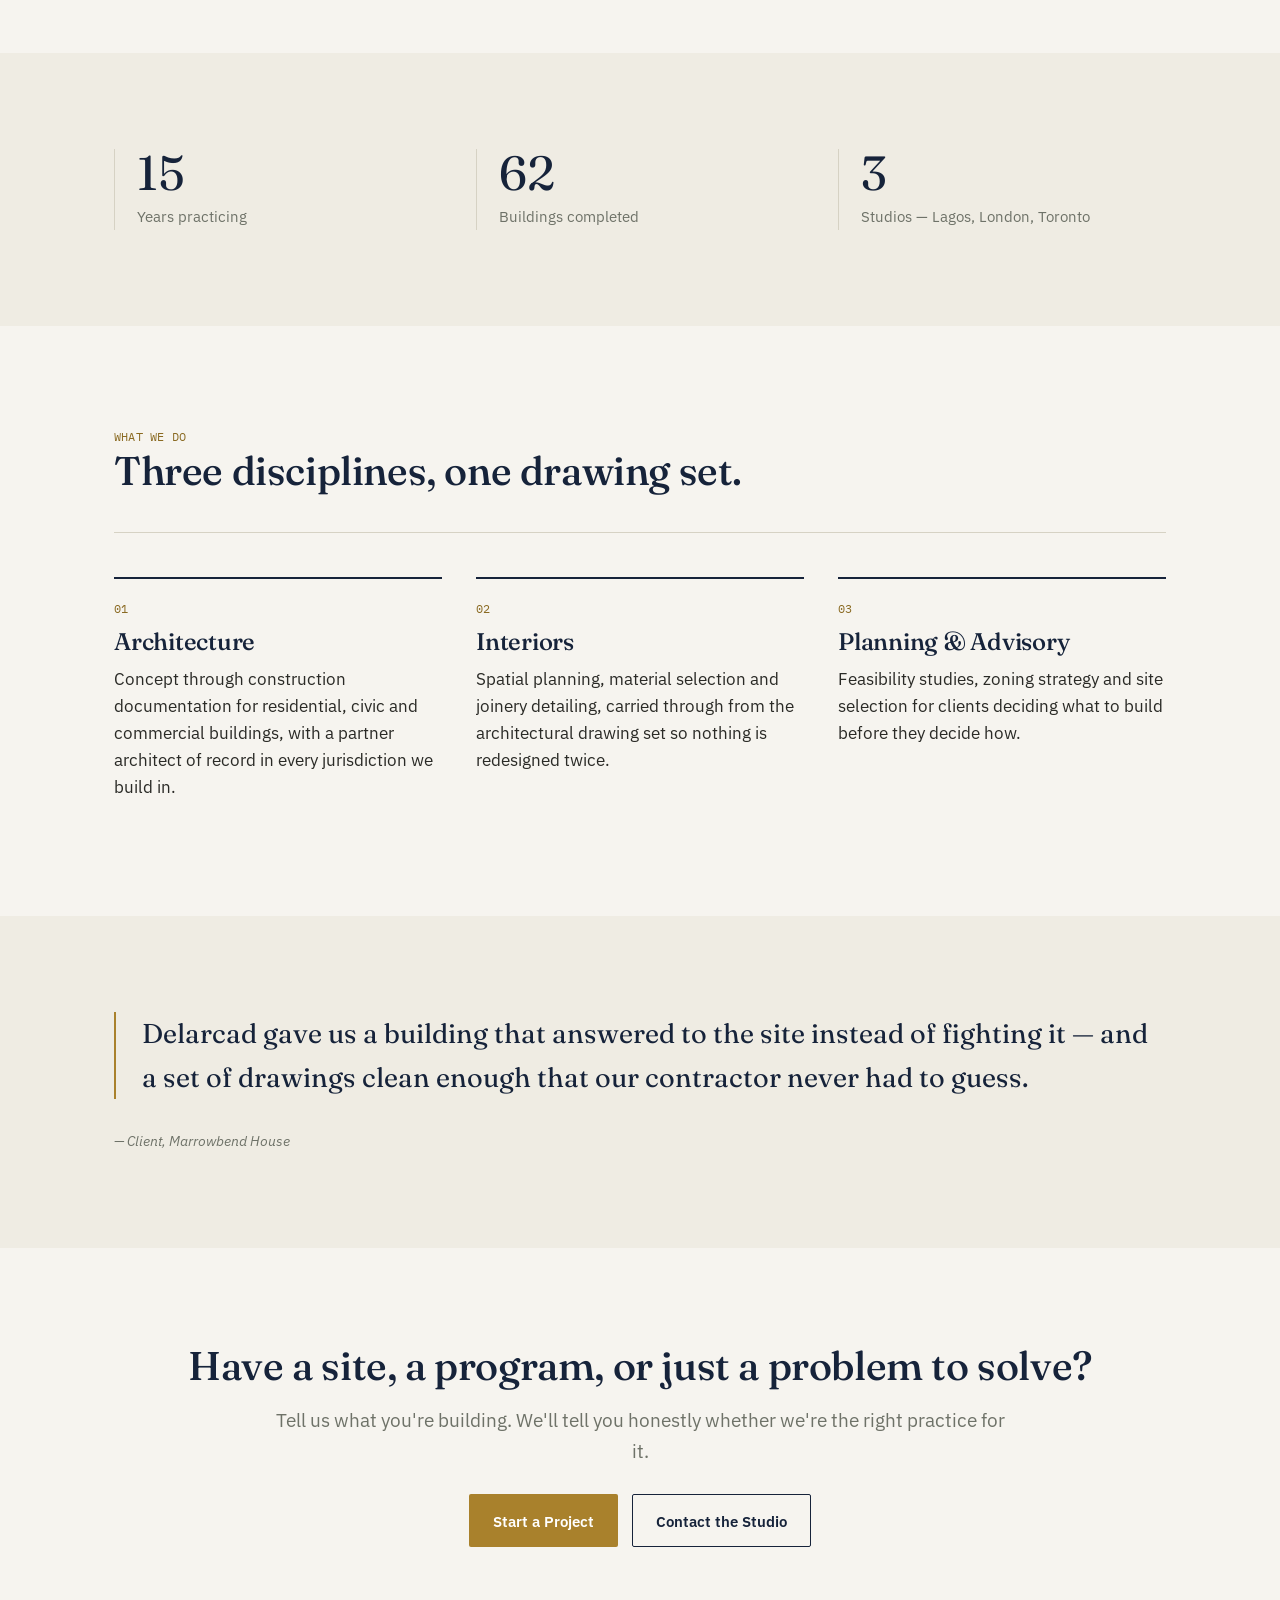
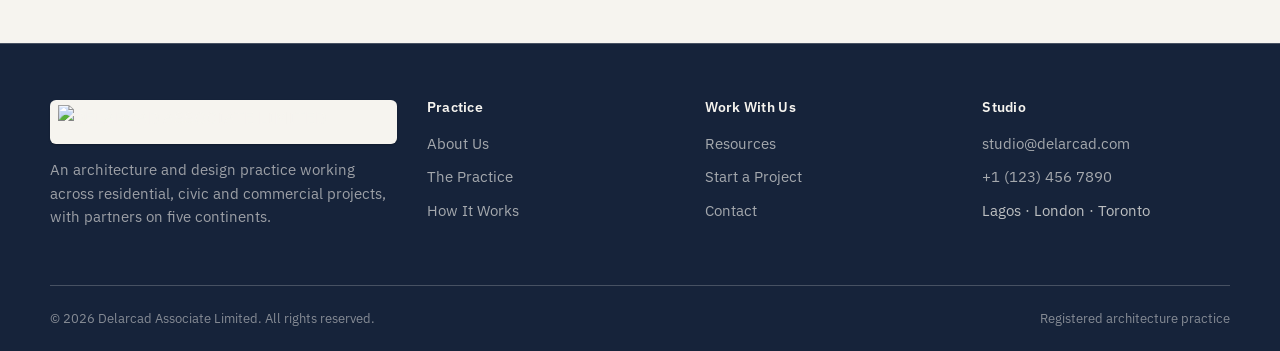
==== commit 1d993e48: "Add files via upload" ====
--- a/index.html
+++ b/index.html
@@ -5,14 +5,14 @@
 <meta name="viewport" content="width=device-width, initial-scale=1">
 <title>Home · DELARCAD ASSOCIATE LIMITED</title>
 <meta name="description" content="Delarcad Associate Limited is an architecture and design practice working across residential, civic and commercial projects from Lagos, London and Toronto.">
-<link rel="icon" href="data:image/svg+xml,<svg xmlns=%22http://www.w3.org/2000/svg%22 viewBox=%220 0 100 100%22><rect width=%22100%22 height=%22100%22 fill=%22%2316233A%22/><path d=%22M20 78 L50 22 L80 78 M32 78 L32 55 L68 55 L68 78%22 stroke=%22%23A9812C%22 stroke-width=%225%22 fill=%22none%22/></svg>">
+<link rel="icon" type="image/png" href="assets/favicon.png">
 <link rel="stylesheet" href="style.css">
 </head>
 <body>
 <header class="site-header">
   <div class="wrap">
     <a class="brand" href="index.html">
-      <span class="brand-mark">D</span>
+      <span class="brand-badge"><img src="assets/delarcad-icon.png" alt="DELARCAD ASSOCIATE LIMITED"></span>
       <span class="brand-name">DELARCAD <b>ASSOCIATE</b> LTD</span>
     </a>
     <ul class="nav-links">
@@ -192,7 +192,7 @@
 <footer class="site-footer">
   <div class="wrap footer-top">
     <div class="footer-brand">
-      <span class="brand-name" style="color:#F6F4EF;">DELARCAD <b style="color:#A9812C;">ASSOCIATE</b> LTD</span>
+      <span class="brand-badge"><img src="assets/delarcad-icon.png" alt="DELARCAD ASSOCIATE LIMITED"></span>
       <p>An architecture and design practice working across residential, civic and commercial projects, with partners on five continents.</p>
     </div>
     <div>
--- a/style.css
+++ b/style.css
@@ -125,9 +125,23 @@
 .brand{
   display:flex;
   align-items:center;
-  gap:10px;
+  gap:12px;
   text-decoration:none;
   color: var(--paper);
+}
+.brand-badge{
+  background: var(--paper);
+  border-radius: 6px;
+  padding: 5px 8px;
+  display:flex;
+  align-items:center;
+  flex: none;
+  box-shadow: 0 1px 2px rgba(0,0,0,0.25);
+}
+.brand-badge img{
+  height: 34px;
+  width: auto;
+  display:block;
 }
 .brand-mark{
   width: 30px; height: 30px;
@@ -138,6 +152,7 @@
   color: var(--brass);
   flex: none;
 }
+.footer-brand .brand-badge{ margin-bottom: 6px; }
 .brand-name{
   font-family: var(--serif);
   font-size: 1.02rem;
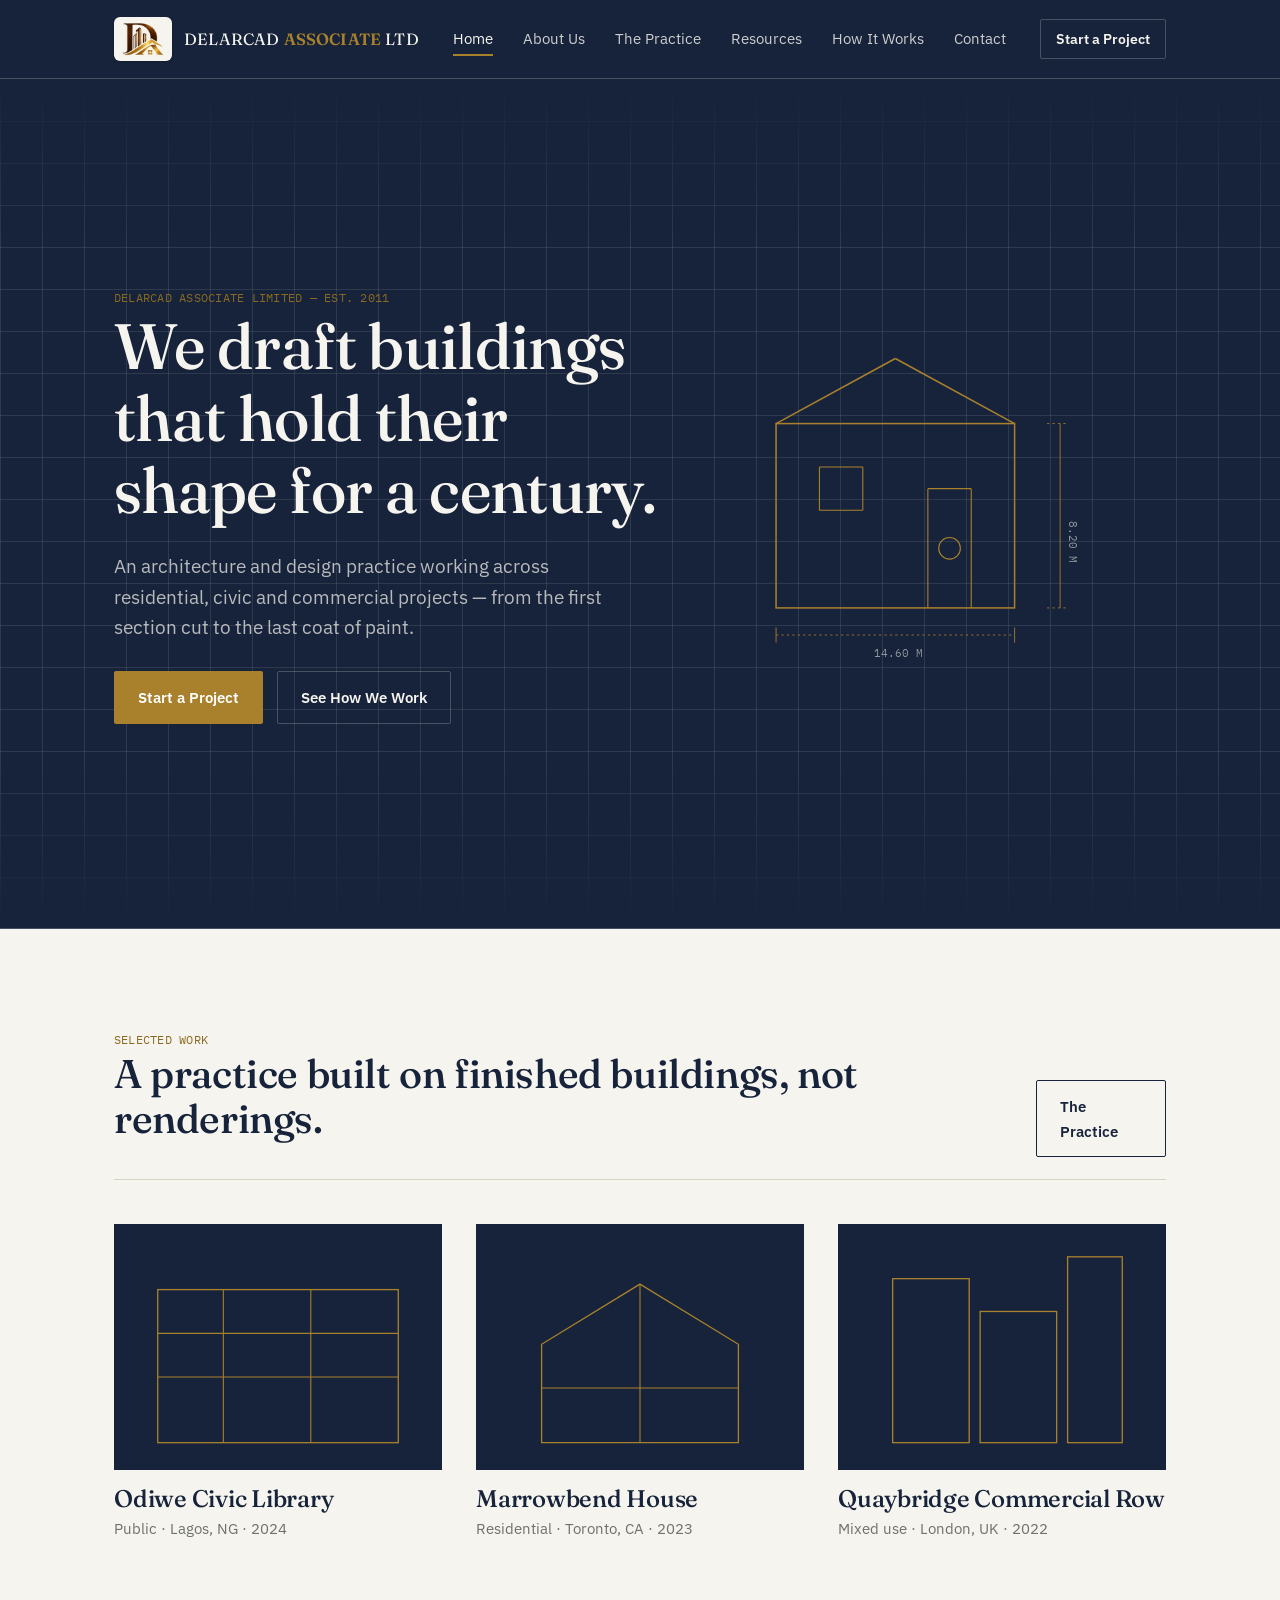
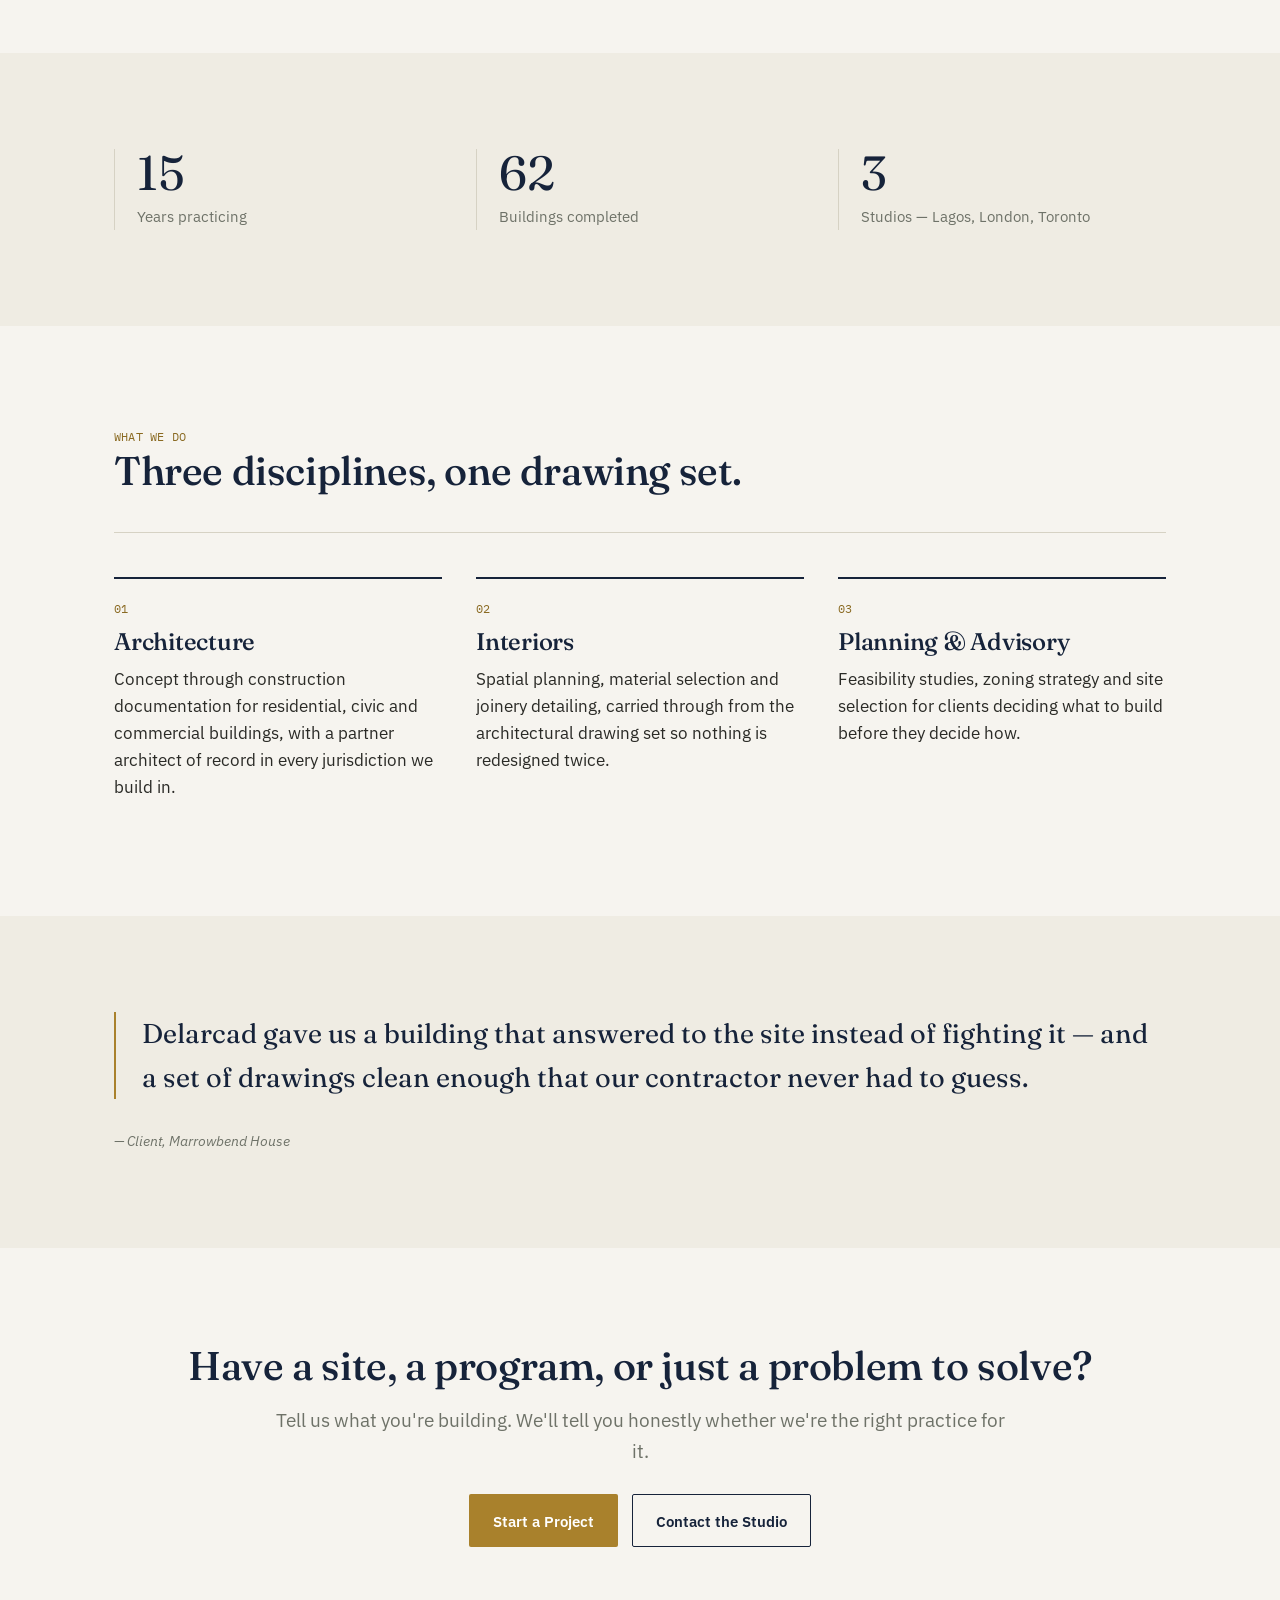
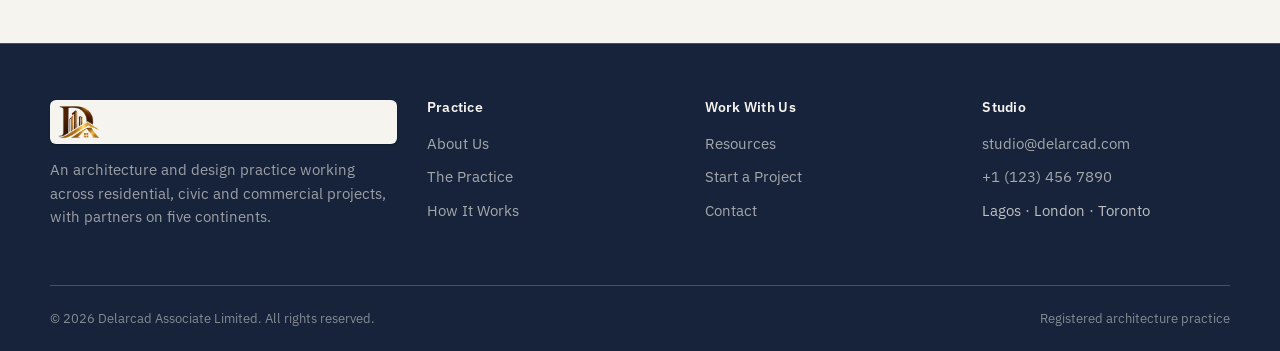
==== commit 7d211a28: "Add files via upload" ====
--- a/index.html
+++ b/index.html
@@ -5,14 +5,14 @@
 <meta name="viewport" content="width=device-width, initial-scale=1">
 <title>Home · DELARCAD ASSOCIATE LIMITED</title>
 <meta name="description" content="Delarcad Associate Limited is an architecture and design practice working across residential, civic and commercial projects from Lagos, London and Toronto.">
-<link rel="icon" type="image/png" href="assets/favicon.png">
+<link rel="icon" type="image/png" href="favicon.png">
 <link rel="stylesheet" href="style.css">
 </head>
 <body>
 <header class="site-header">
   <div class="wrap">
     <a class="brand" href="index.html">
-      <span class="brand-badge"><img src="assets/delarcad-icon.png" alt="DELARCAD ASSOCIATE LIMITED"></span>
+      <span class="brand-badge"><img src="delarcad-icon.png" alt="DELARCAD ASSOCIATE LIMITED"></span>
       <span class="brand-name">DELARCAD <b>ASSOCIATE</b> LTD</span>
     </a>
     <ul class="nav-links">
@@ -192,7 +192,7 @@
 <footer class="site-footer">
   <div class="wrap footer-top">
     <div class="footer-brand">
-      <span class="brand-badge"><img src="assets/delarcad-icon.png" alt="DELARCAD ASSOCIATE LIMITED"></span>
+      <span class="brand-badge"><img src="delarcad-icon.png" alt="DELARCAD ASSOCIATE LIMITED"></span>
       <p>An architecture and design practice working across residential, civic and commercial projects, with partners on five continents.</p>
     </div>
     <div>
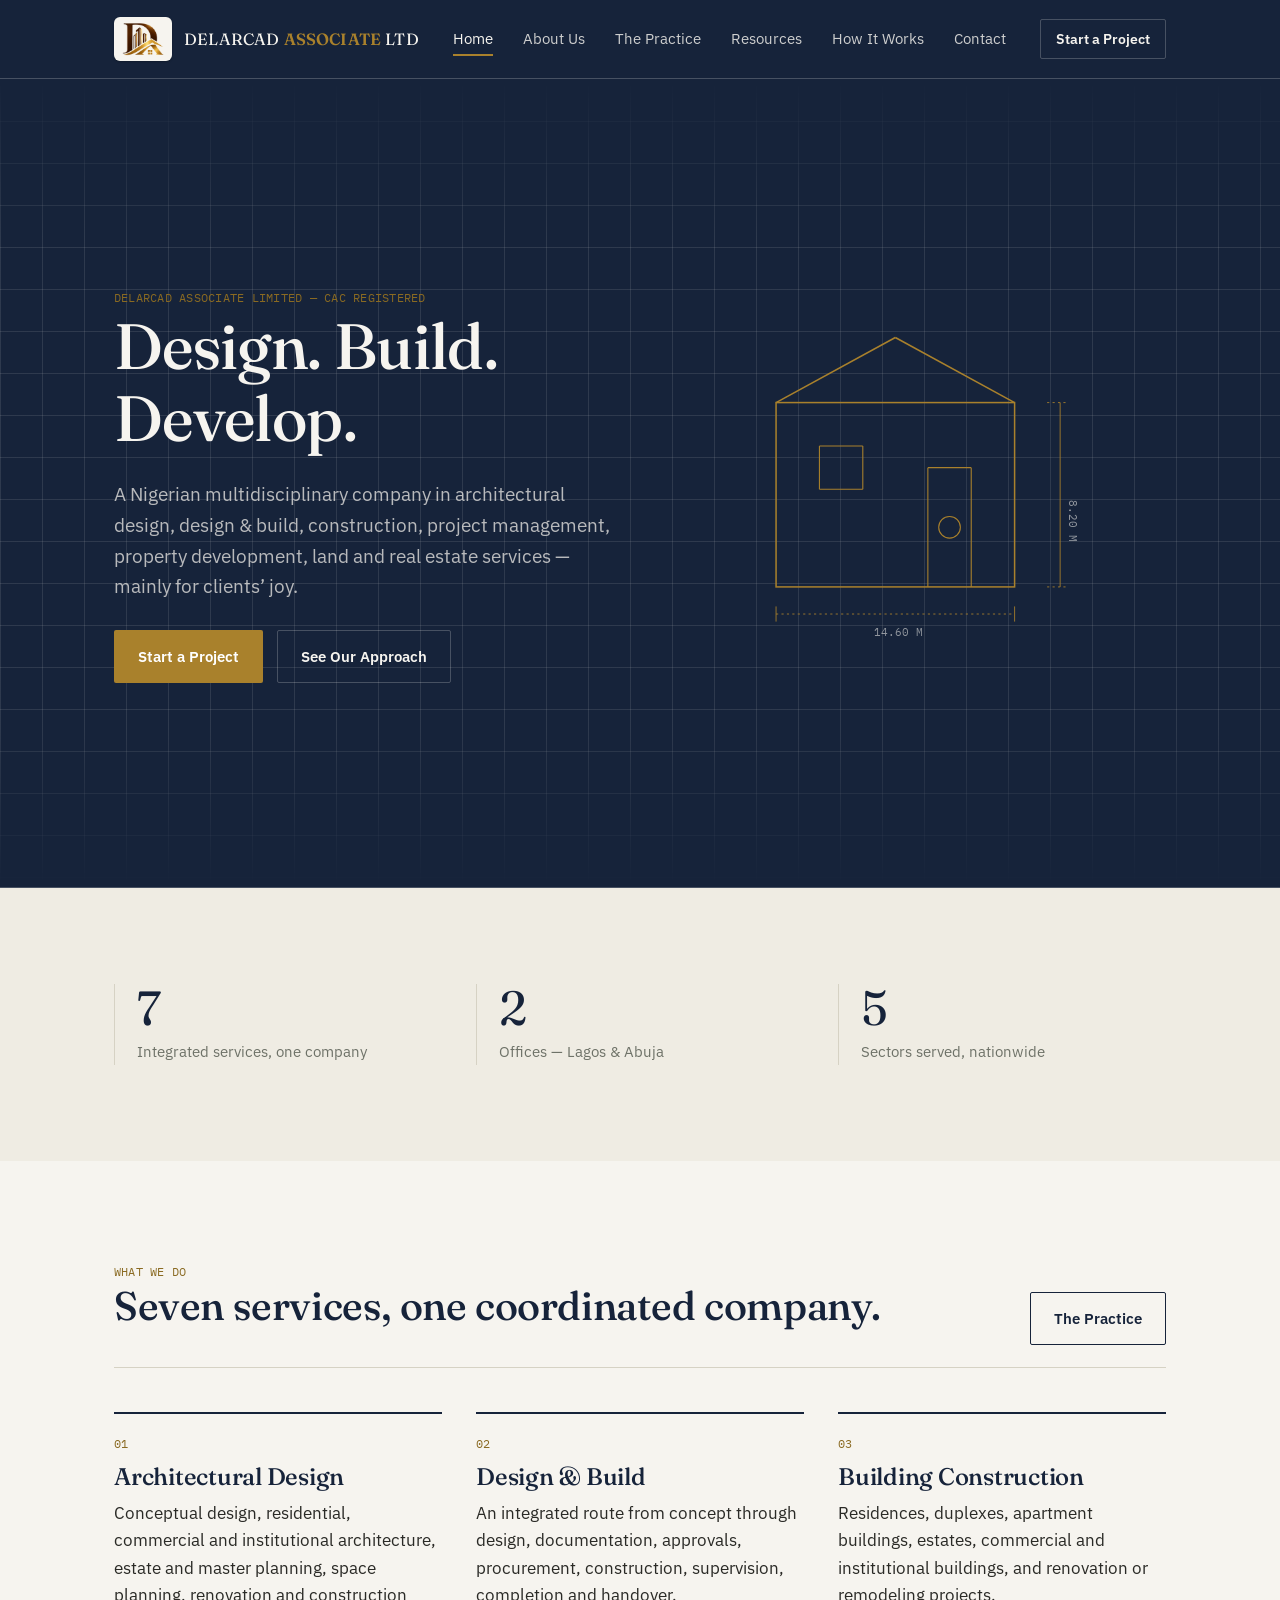
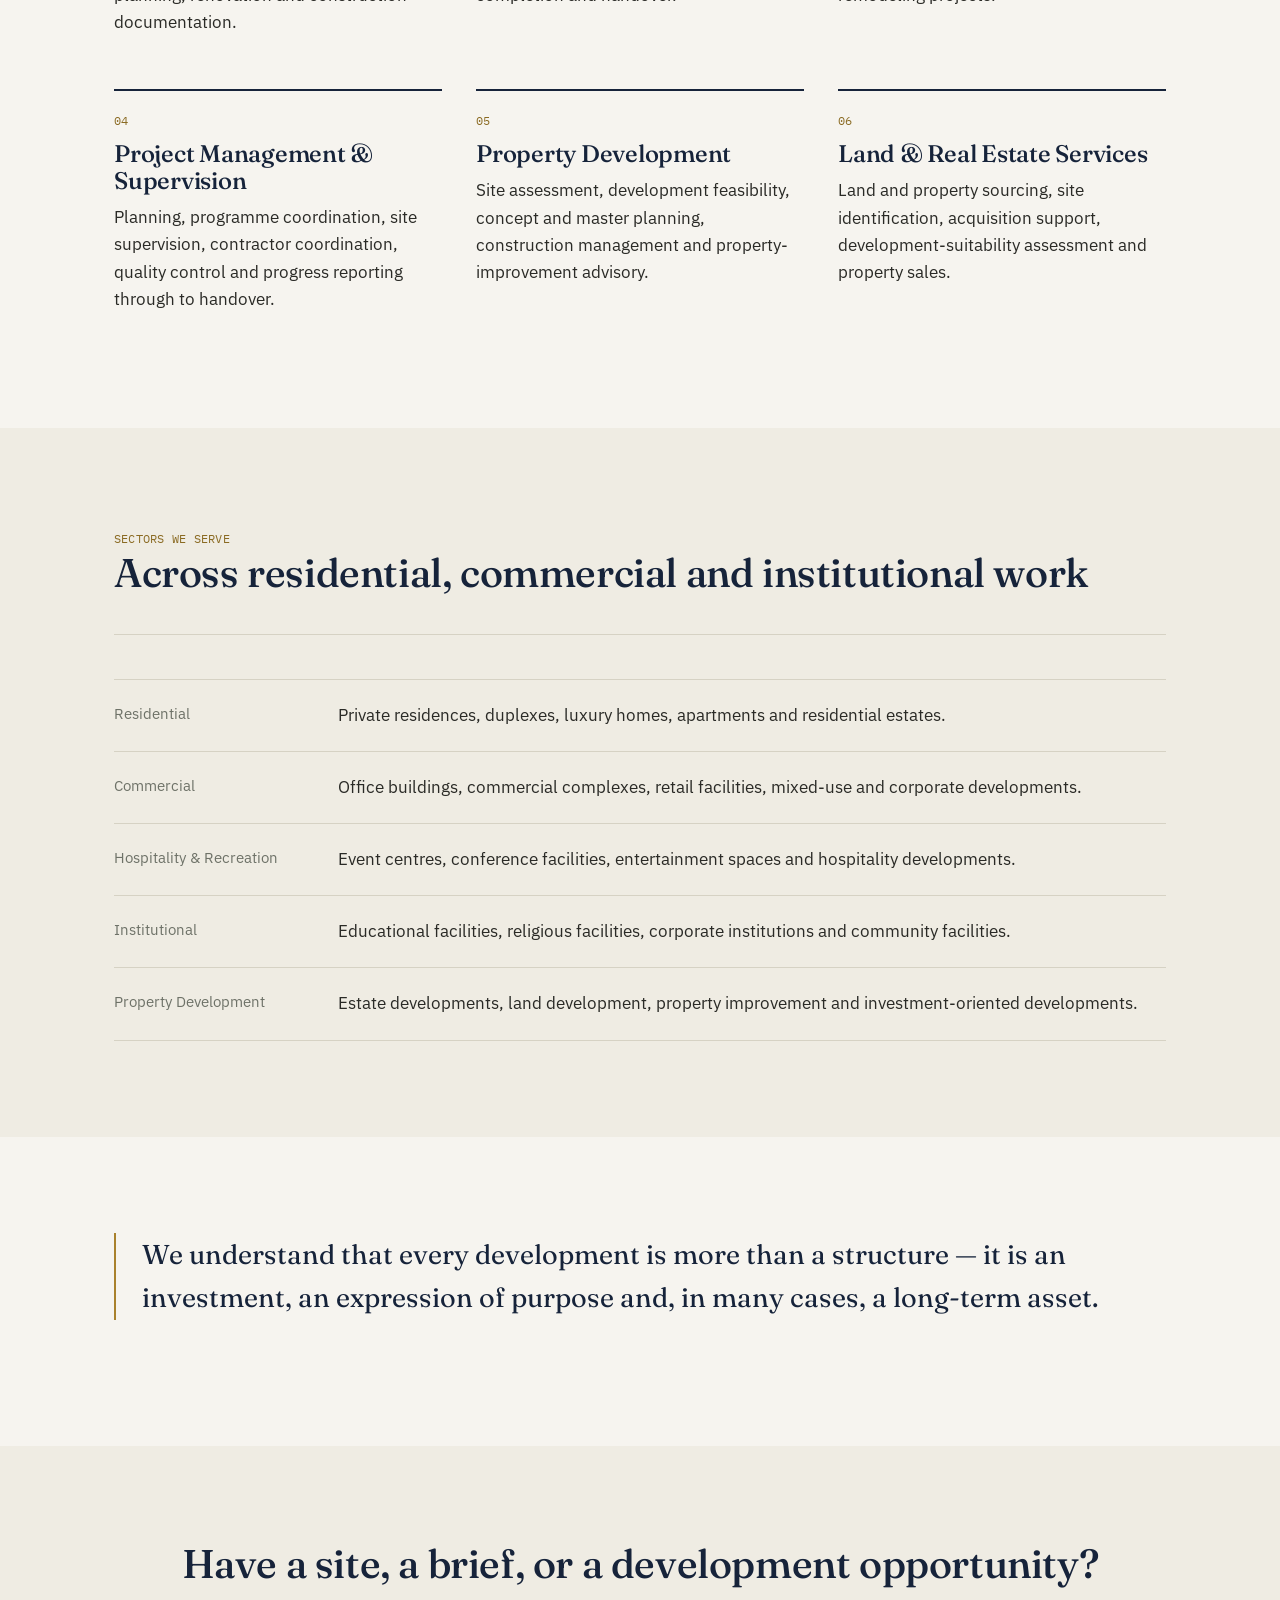
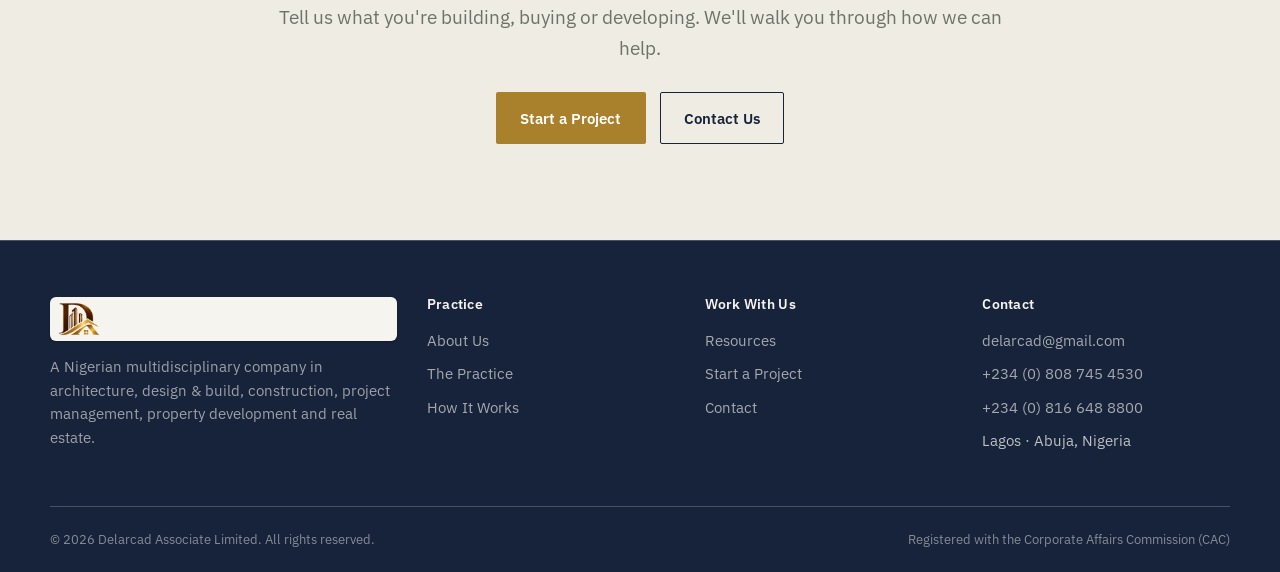
==== commit e61d3e9d: "Add files via upload" ====
--- a/index.html
+++ b/index.html
@@ -4,7 +4,7 @@
 <meta charset="UTF-8">
 <meta name="viewport" content="width=device-width, initial-scale=1">
 <title>Home · DELARCAD ASSOCIATE LIMITED</title>
-<meta name="description" content="Delarcad Associate Limited is an architecture and design practice working across residential, civic and commercial projects from Lagos, London and Toronto.">
+<meta name="description" content="Delarcad Associate Limited is a Nigerian multidisciplinary company in architecture, design & build, construction, project management, property development and real estate, based in Lagos and Abuja.">
 <link rel="icon" type="image/png" href="favicon.png">
 <link rel="stylesheet" href="style.css">
 </head>
@@ -35,12 +35,12 @@
   <div class="blueprint-grid"></div>
   <div class="wrap">
     <div>
-      <span class="mono-label">DELARCAD ASSOCIATE LIMITED &mdash; EST. 2011</span>
-      <h1>We draft buildings that hold their shape for a century.</h1>
-      <p class="lede">An architecture and design practice working across residential, civic and commercial projects &mdash; from the first section cut to the last coat of paint.</p>
+      <span class="mono-label">DELARCAD ASSOCIATE LIMITED &mdash; CAC REGISTERED</span>
+      <h1>Design. Build. Develop.</h1>
+      <p class="lede">A Nigerian multidisciplinary company in architectural design, design &amp; build, construction, project management, property development, land and real estate services &mdash; mainly for clients&rsquo; joy.</p>
       <div class="hero-cta">
         <a class="btn btn-primary" href="get-started.html">Start a Project</a>
-        <a class="btn btn-ghost-light" href="how-it-works.html">See How We Work</a>
+        <a class="btn btn-ghost-light" href="how-it-works.html">See Our Approach</a>
       </div>
     </div>
     <div>
@@ -69,76 +69,20 @@
   </div>
 </section>
 
-<section>
-  <div class="wrap">
-    <div class="section-head">
-      <div>
-        <span class="mono-label">SELECTED WORK</span>
-        <h2 class="mt-0">A practice built on finished buildings, not renderings.</h2>
-      </div>
-      <a class="btn btn-ghost" href="about-delarcad.html">The Practice</a>
-    </div>
-    <div class="grid grid-3">
-
-      <a class="work-card" href="about-delarcad.html">
-        <div class="work-thumb">
-          <svg viewBox="0 0 300 225" xmlns="http://www.w3.org/2000/svg">
-            <rect width="300" height="225" fill="#16233A"/>
-            <rect x="40" y="60" width="220" height="140" fill="none" stroke="#A9812C" stroke-width="1.2"/>
-            <line x1="40" y1="100" x2="260" y2="100" stroke="#A9812C" stroke-width="1"/>
-            <line x1="40" y1="140" x2="260" y2="140" stroke="#A9812C" stroke-width="1"/>
-            <line x1="100" y1="60" x2="100" y2="200" stroke="#A9812C" stroke-width="1"/>
-            <line x1="180" y1="60" x2="180" y2="200" stroke="#A9812C" stroke-width="1"/>
-          </svg>
-        </div>
-        <h3>Odiwe Civic Library</h3>
-        <p class="work-meta">Public &middot; Lagos, NG &middot; 2024</p>
-      </a>
-
-      <a class="work-card" href="about-delarcad.html">
-        <div class="work-thumb">
-          <svg viewBox="0 0 300 225" xmlns="http://www.w3.org/2000/svg">
-            <rect width="300" height="225" fill="#16233A"/>
-            <polygon points="150,55 240,110 240,200 60,200 60,110" fill="none" stroke="#A9812C" stroke-width="1.2"/>
-            <line x1="60" y1="150" x2="240" y2="150" stroke="#A9812C" stroke-width="1"/>
-            <line x1="150" y1="55" x2="150" y2="200" stroke="#A9812C" stroke-width="1"/>
-          </svg>
-        </div>
-        <h3>Marrowbend House</h3>
-        <p class="work-meta">Residential &middot; Toronto, CA &middot; 2023</p>
-      </a>
-
-      <a class="work-card" href="about-delarcad.html">
-        <div class="work-thumb">
-          <svg viewBox="0 0 300 225" xmlns="http://www.w3.org/2000/svg">
-            <rect width="300" height="225" fill="#16233A"/>
-            <rect x="50" y="50" width="70" height="150" fill="none" stroke="#A9812C" stroke-width="1.2"/>
-            <rect x="130" y="80" width="70" height="120" fill="none" stroke="#A9812C" stroke-width="1.2"/>
-            <rect x="210" y="30" width="50" height="170" fill="none" stroke="#A9812C" stroke-width="1.2"/>
-          </svg>
-        </div>
-        <h3>Quaybridge Commercial Row</h3>
-        <p class="work-meta">Mixed use &middot; London, UK &middot; 2022</p>
-      </a>
-
-    </div>
-  </div>
-</section>
-
 <section class="section-alt">
   <div class="wrap">
     <div class="grid grid-3">
       <div class="stat">
-        <span class="num">15</span>
-        <span class="label">Years practicing</span>
+        <span class="num">7</span>
+        <span class="label">Integrated services, one company</span>
       </div>
       <div class="stat">
-        <span class="num">62</span>
-        <span class="label">Buildings completed</span>
+        <span class="num">2</span>
+        <span class="label">Offices &mdash; Lagos &amp; Abuja</span>
       </div>
       <div class="stat">
-        <span class="num">3</span>
-        <span class="label">Studios &mdash; Lagos, London, Toronto</span>
+        <span class="num">5</span>
+        <span class="label">Sectors served, nationwide</span>
       </div>
     </div>
   </div>
@@ -149,24 +93,40 @@
     <div class="section-head">
       <div>
         <span class="mono-label">WHAT WE DO</span>
-        <h2 class="mt-0">Three disciplines, one drawing set.</h2>
-      </div>
+        <h2 class="mt-0">Seven services, one coordinated company.</h2>
+      </div>
+      <a class="btn btn-ghost" href="about-delarcad.html">The Practice</a>
     </div>
     <div class="grid grid-3">
       <div class="panel">
         <span class="mono-label">01</span>
-        <h3>Architecture</h3>
-        <p>Concept through construction documentation for residential, civic and commercial buildings, with a partner architect of record in every jurisdiction we build in.</p>
+        <h3>Architectural Design</h3>
+        <p>Conceptual design, residential, commercial and institutional architecture, estate and master planning, space planning, renovation and construction documentation.</p>
       </div>
       <div class="panel">
         <span class="mono-label">02</span>
-        <h3>Interiors</h3>
-        <p>Spatial planning, material selection and joinery detailing, carried through from the architectural drawing set so nothing is redesigned twice.</p>
+        <h3>Design &amp; Build</h3>
+        <p>An integrated route from concept through design, documentation, approvals, procurement, construction, supervision, completion and handover.</p>
       </div>
       <div class="panel">
         <span class="mono-label">03</span>
-        <h3>Planning &amp; Advisory</h3>
-        <p>Feasibility studies, zoning strategy and site selection for clients deciding what to build before they decide how.</p>
+        <h3>Building Construction</h3>
+        <p>Residences, duplexes, apartment buildings, estates, commercial and institutional buildings, and renovation or remodeling projects.</p>
+      </div>
+      <div class="panel">
+        <span class="mono-label">04</span>
+        <h3>Project Management &amp; Supervision</h3>
+        <p>Planning, programme coordination, site supervision, contractor coordination, quality control and progress reporting through to handover.</p>
+      </div>
+      <div class="panel">
+        <span class="mono-label">05</span>
+        <h3>Property Development</h3>
+        <p>Site assessment, development feasibility, concept and master planning, construction management and property-improvement advisory.</p>
+      </div>
+      <div class="panel">
+        <span class="mono-label">06</span>
+        <h3>Land &amp; Real Estate Services</h3>
+        <p>Land and property sourcing, site identification, acquisition support, development-suitability assessment and property sales.</p>
       </div>
     </div>
   </div>
@@ -174,18 +134,35 @@
 
 <section class="section-alt">
   <div class="wrap">
-    <p class="pull">Delarcad gave us a building that answered to the site instead of fighting it &mdash; and a set of drawings clean enough that our contractor never had to guess.</p>
-    <cite class="pull-cite" style="display:block; margin-top:14px; font-size:0.9rem; color:#6E7268;">&mdash; Client, Marrowbend House</cite>
+    <div class="section-head">
+      <div>
+        <span class="mono-label">SECTORS WE SERVE</span>
+        <h2 class="mt-0">Across residential, commercial and institutional work</h2>
+      </div>
+    </div>
+    <ul class="rowlist">
+      <li><span class="rl-label">Residential</span><span>Private residences, duplexes, luxury homes, apartments and residential estates.</span></li>
+      <li><span class="rl-label">Commercial</span><span>Office buildings, commercial complexes, retail facilities, mixed-use and corporate developments.</span></li>
+      <li><span class="rl-label">Hospitality &amp; Recreation</span><span>Event centres, conference facilities, entertainment spaces and hospitality developments.</span></li>
+      <li><span class="rl-label">Institutional</span><span>Educational facilities, religious facilities, corporate institutions and community facilities.</span></li>
+      <li><span class="rl-label">Property Development</span><span>Estate developments, land development, property improvement and investment-oriented developments.</span></li>
+    </ul>
   </div>
 </section>
 
 <section>
+  <div class="wrap">
+    <p class="pull">We understand that every development is more than a structure &mdash; it is an investment, an expression of purpose and, in many cases, a long-term asset.</p>
+  </div>
+</section>
+
+<section class="section-alt">
   <div class="wrap center">
-    <h2>Have a site, a program, or just a problem to solve?</h2>
-    <p class="lede narrow" style="margin-left:auto; margin-right:auto;">Tell us what you're building. We'll tell you honestly whether we're the right practice for it.</p>
+    <h2>Have a site, a brief, or a development opportunity?</h2>
+    <p class="lede narrow" style="margin-left:auto; margin-right:auto;">Tell us what you're building, buying or developing. We'll walk you through how we can help.</p>
     <div class="hero-cta" style="justify-content:center;">
       <a class="btn btn-primary" href="get-started.html">Start a Project</a>
-      <a class="btn btn-ghost" href="contact.html">Contact the Studio</a>
+      <a class="btn btn-ghost" href="contact.html">Contact Us</a>
     </div>
   </div>
 </section>
@@ -193,7 +170,7 @@
   <div class="wrap footer-top">
     <div class="footer-brand">
       <span class="brand-badge"><img src="delarcad-icon.png" alt="DELARCAD ASSOCIATE LIMITED"></span>
-      <p>An architecture and design practice working across residential, civic and commercial projects, with partners on five continents.</p>
+      <p>A Nigerian multidisciplinary company in architecture, design &amp; build, construction, project management, property development and real estate.</p>
     </div>
     <div>
       <h4>Practice</h4>
@@ -212,17 +189,18 @@
       </ul>
     </div>
     <div>
-      <h4>Studio</h4>
+      <h4>Contact</h4>
       <ul>
-        <li><a href="mailto:studio@delarcad.com">studio@delarcad.com</a></li>
-        <li><a href="tel:+11234567890">+1 (123) 456 7890</a></li>
-        <li>Lagos &middot; London &middot; Toronto</li>
+        <li><a href="mailto:delarcad@gmail.com">delarcad@gmail.com</a></li>
+        <li><a href="tel:+2348087454530">+234 (0) 808 745 4530</a></li>
+        <li><a href="tel:+2348166488800">+234 (0) 816 648 8800</a></li>
+        <li>Lagos &middot; Abuja, Nigeria</li>
       </ul>
     </div>
   </div>
   <div class="wrap footer-bottom">
     <span>&copy; 2026 Delarcad Associate Limited. All rights reserved.</span>
-    <span>Registered architecture practice</span>
+    <span>Registered with the Corporate Affairs Commission (CAC)</span>
   </div>
 </footer>
 <script src="main.js"></script>
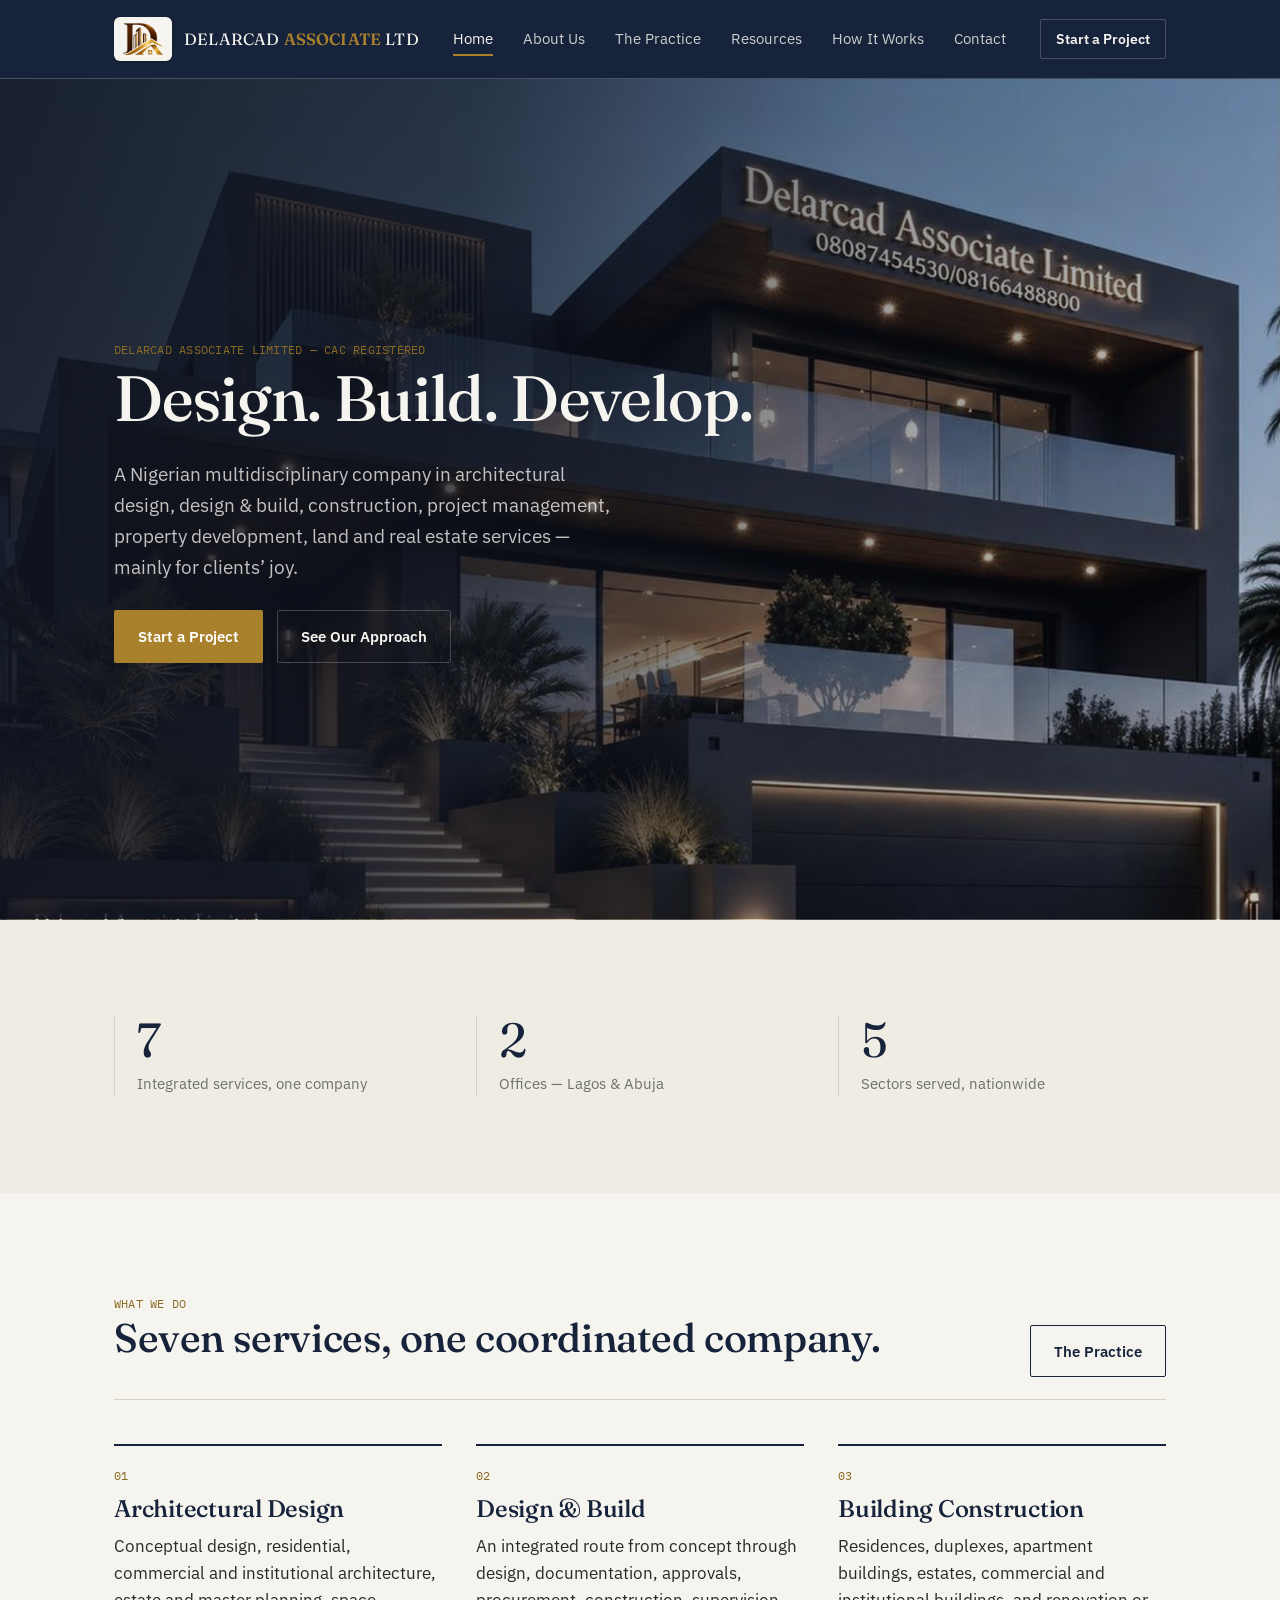
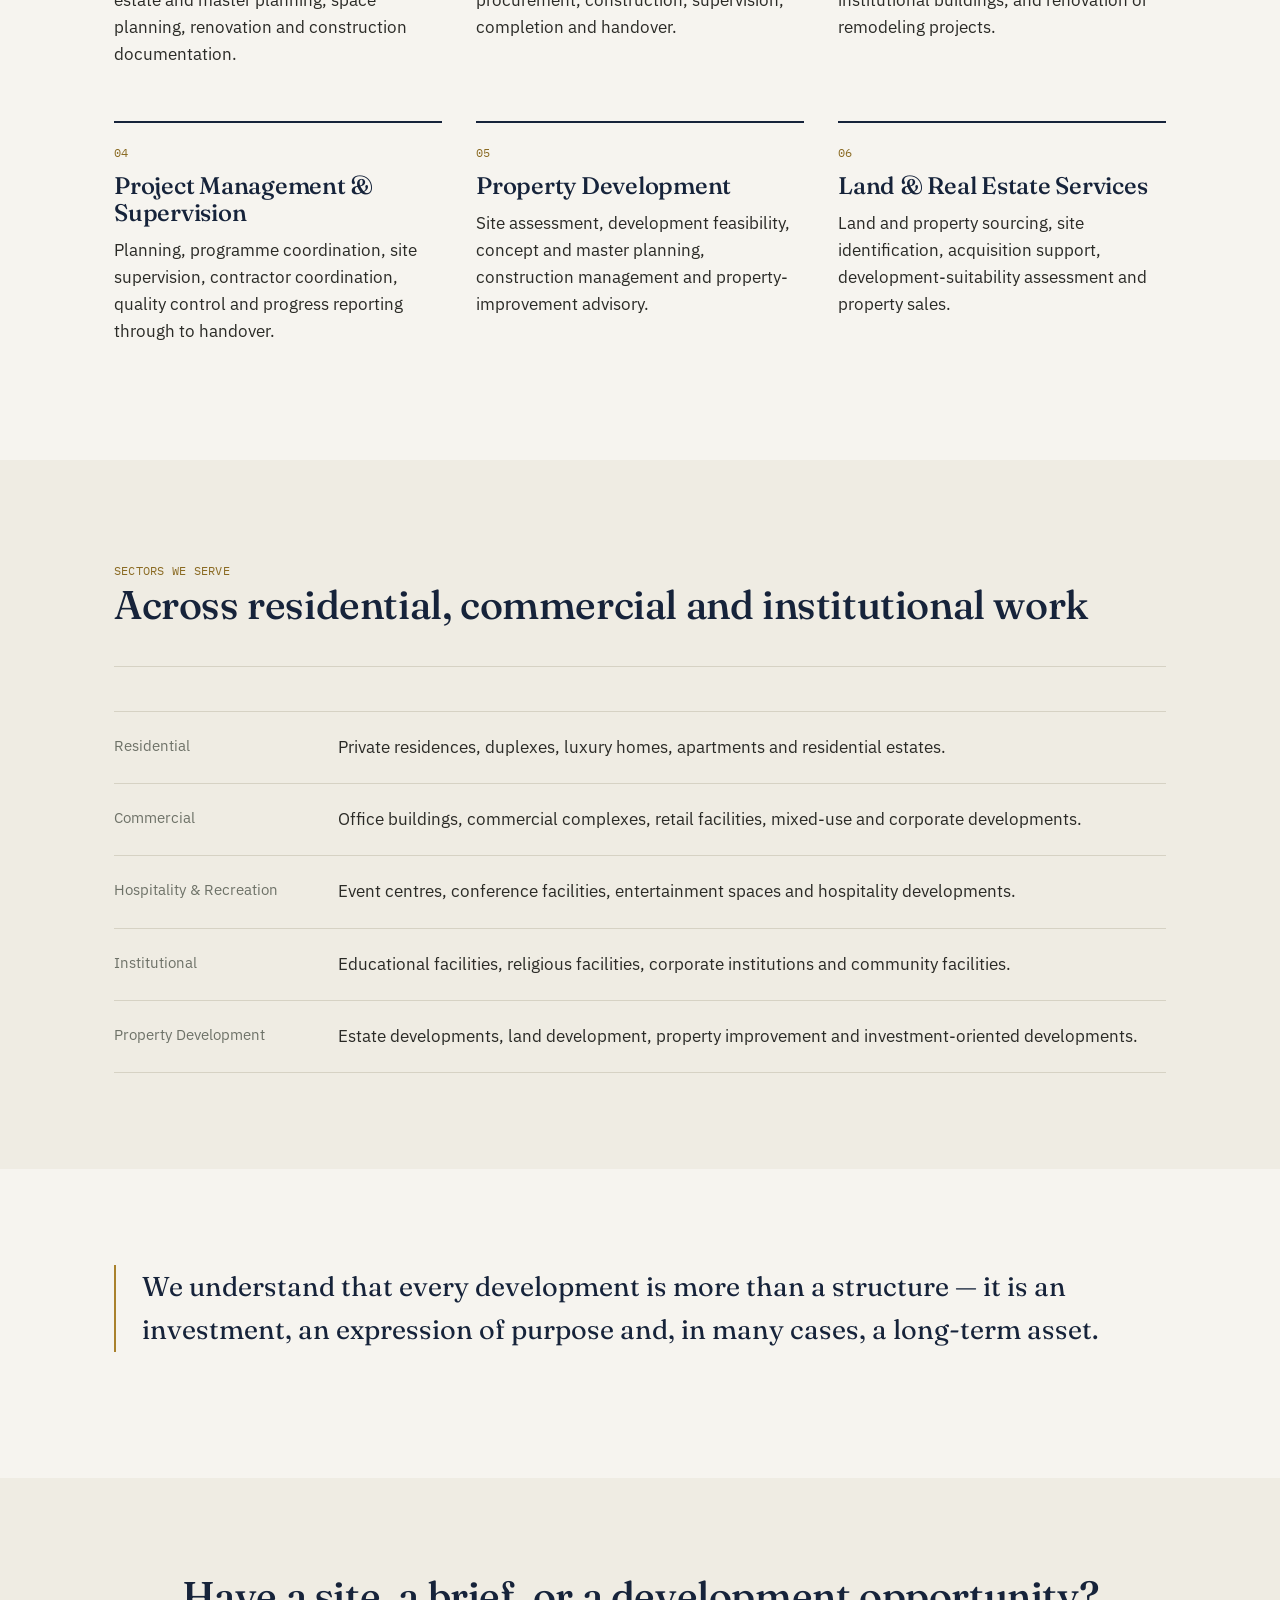
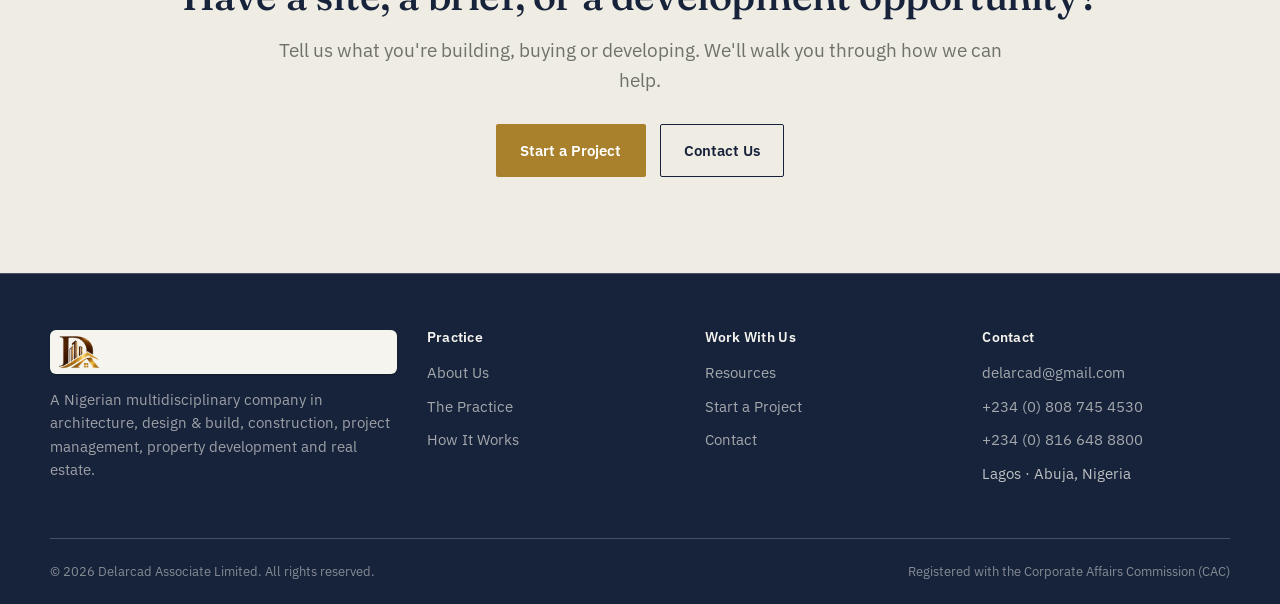
==== commit 96ceb858: "Add files via upload" ====
--- a/index.html
+++ b/index.html
@@ -32,9 +32,8 @@
 </header>
 
 <section class="hero">
-  <div class="blueprint-grid"></div>
   <div class="wrap">
-    <div>
+    <div class="hero-content">
       <span class="mono-label">DELARCAD ASSOCIATE LIMITED &mdash; CAC REGISTERED</span>
       <h1>Design. Build. Develop.</h1>
       <p class="lede">A Nigerian multidisciplinary company in architectural design, design &amp; build, construction, project management, property development, land and real estate services &mdash; mainly for clients&rsquo; joy.</p>
@@ -42,29 +41,6 @@
         <a class="btn btn-primary" href="get-started.html">Start a Project</a>
         <a class="btn btn-ghost-light" href="how-it-works.html">See Our Approach</a>
       </div>
-    </div>
-    <div>
-      <svg class="elevation-svg" viewBox="0 0 420 320" fill="none" xmlns="http://www.w3.org/2000/svg" role="img" aria-label="Line drawing of a building elevation with dimension marks">
-        <rect x="60" y="90" width="220" height="170" stroke-width="1.4"/>
-        <line x1="60" y1="90" x2="170" y2="30" stroke-width="1.4"/>
-        <line x1="280" y1="90" x2="170" y2="30" stroke-width="1.4"/>
-        <line x1="100" y1="130" x2="140" y2="130" stroke-width="1"/>
-        <line x1="100" y1="130" x2="100" y2="170" stroke-width="1"/>
-        <line x1="140" y1="130" x2="140" y2="170" stroke-width="1"/>
-        <line x1="100" y1="170" x2="140" y2="170" stroke-width="1"/>
-        <line x1="200" y1="150" x2="240" y2="150" stroke-width="1"/>
-        <line x1="200" y1="150" x2="200" y2="260" stroke-width="1"/>
-        <line x1="240" y1="150" x2="240" y2="260" stroke-width="1"/>
-        <circle cx="220" cy="205" r="10" stroke-width="1"/>
-        <line x1="60" y1="285" x2="280" y2="285" stroke-width="0.8" stroke-dasharray="2 3"/>
-        <line x1="60" y1="278" x2="60" y2="292" stroke-width="0.8"/>
-        <line x1="280" y1="278" x2="280" y2="292" stroke-width="0.8"/>
-        <text x="150" y="305" font-size="10">14.60 M</text>
-        <line x1="310" y1="90" x2="330" y2="90" stroke-width="0.8" stroke-dasharray="2 3"/>
-        <line x1="310" y1="260" x2="330" y2="260" stroke-width="0.8" stroke-dasharray="2 3"/>
-        <line x1="322" y1="90" x2="322" y2="260" stroke-width="0.8"/>
-        <text x="330" y="180" font-size="10" transform="rotate(90 330 180)">8.20 M</text>
-      </svg>
     </div>
   </div>
 </section>
--- a/style.css
+++ b/style.css
@@ -224,24 +224,27 @@
 
 /* ---------- Hero ---------- */
 .hero{
-  background: var(--ink);
+  background: var(--ink) url('delarcad-hero.jpg') center 32% / cover no-repeat;
   color: var(--paper);
   position: relative;
   overflow:hidden;
   border-bottom: 1px solid var(--line-dark);
 }
+.hero::before{
+  content:"";
+  position:absolute; inset:0;
+  background: linear-gradient(100deg, rgba(15,20,32,0.92) 0%, rgba(15,20,32,0.78) 34%, rgba(15,20,32,0.42) 62%, rgba(15,20,32,0.22) 100%);
+  z-index:1;
+}
 .hero .wrap{
   position:relative;
   z-index:2;
-  padding-top: clamp(56px, 9vw, 108px);
-  padding-bottom: clamp(56px, 9vw, 108px);
-  display:grid;
-  grid-template-columns: 1.1fr 0.9fr;
-  gap: 40px;
-  align-items:center;
-}
+  padding-top: clamp(80px, 14vw, 160px);
+  padding-bottom: clamp(80px, 14vw, 160px);
+}
+.hero-content{ max-width: 640px; }
 .hero h1{ color: var(--paper); }
-.hero .lede{ color: rgba(246,244,239,0.72); }
+.hero .lede{ color: rgba(246,244,239,0.78); }
 .hero-cta{ display:flex; gap:14px; margin-top: 28px; flex-wrap:wrap; }
 
 .blueprint-grid{
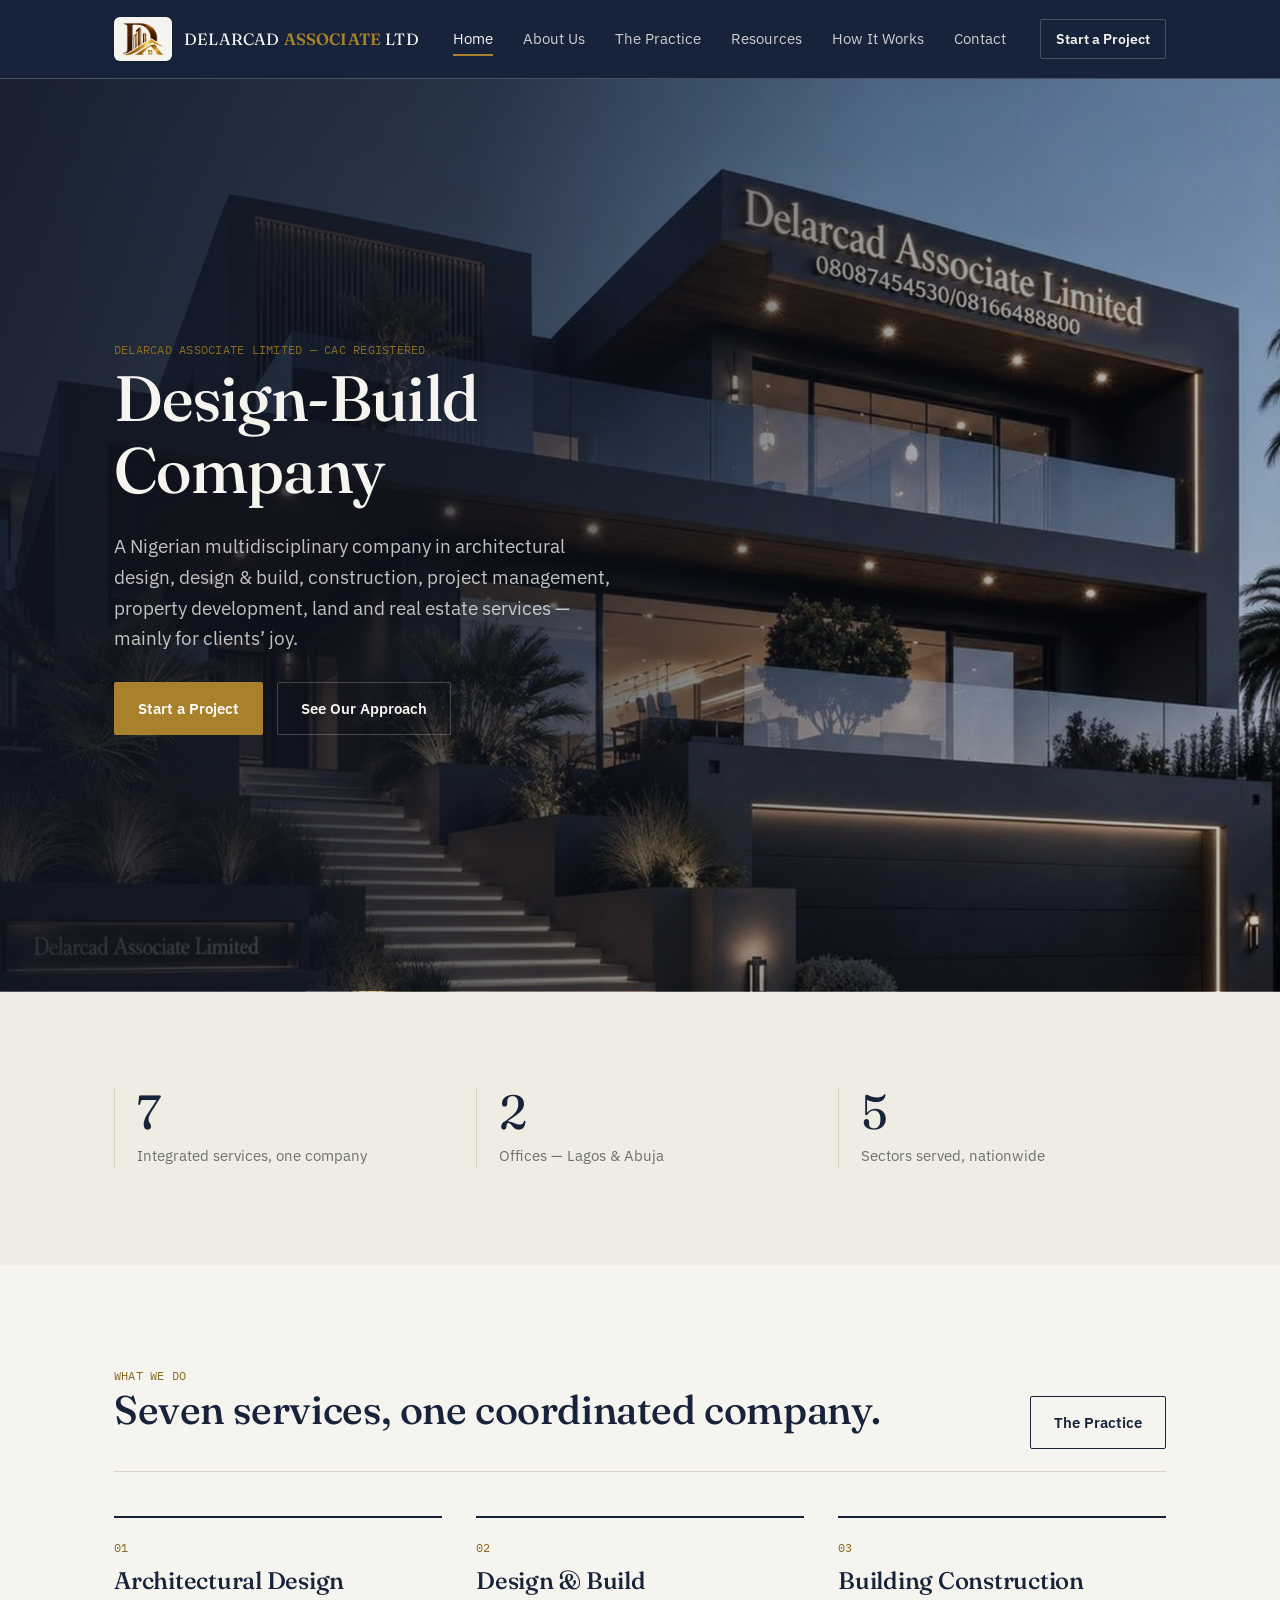
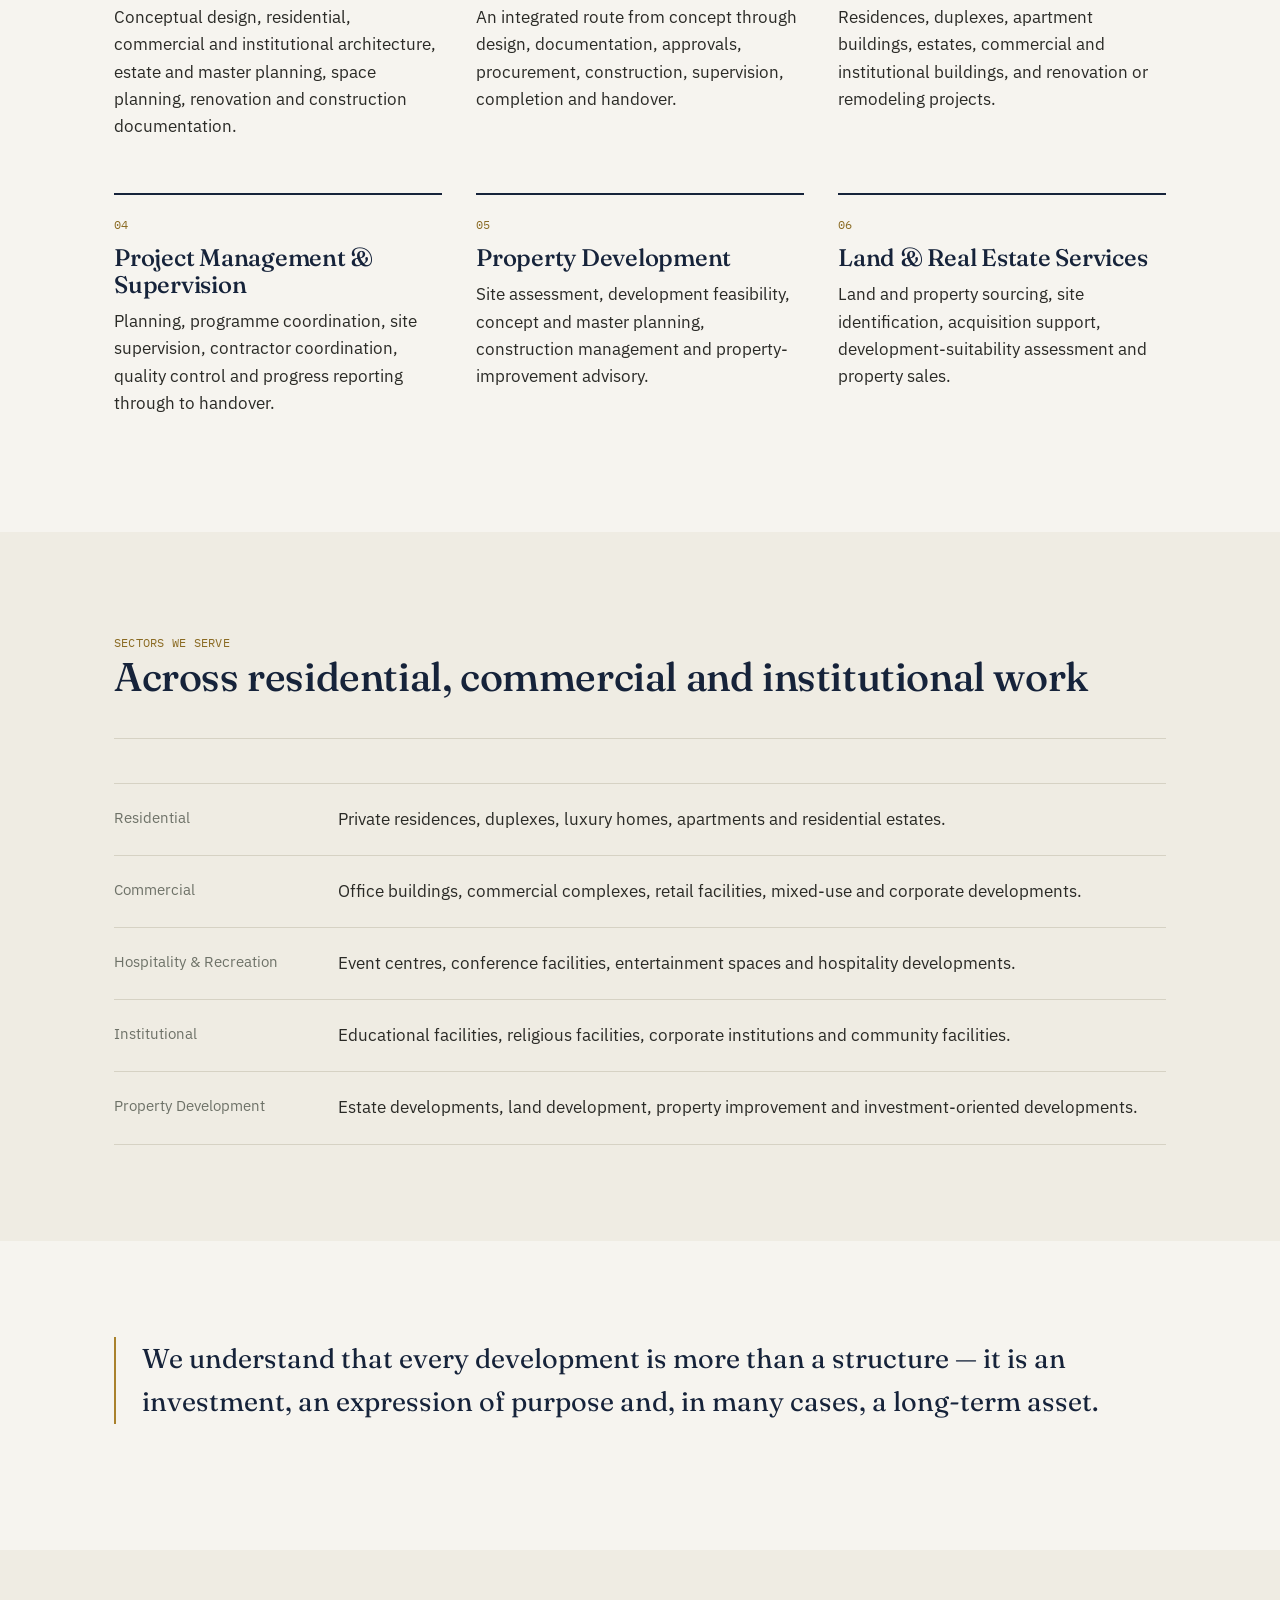
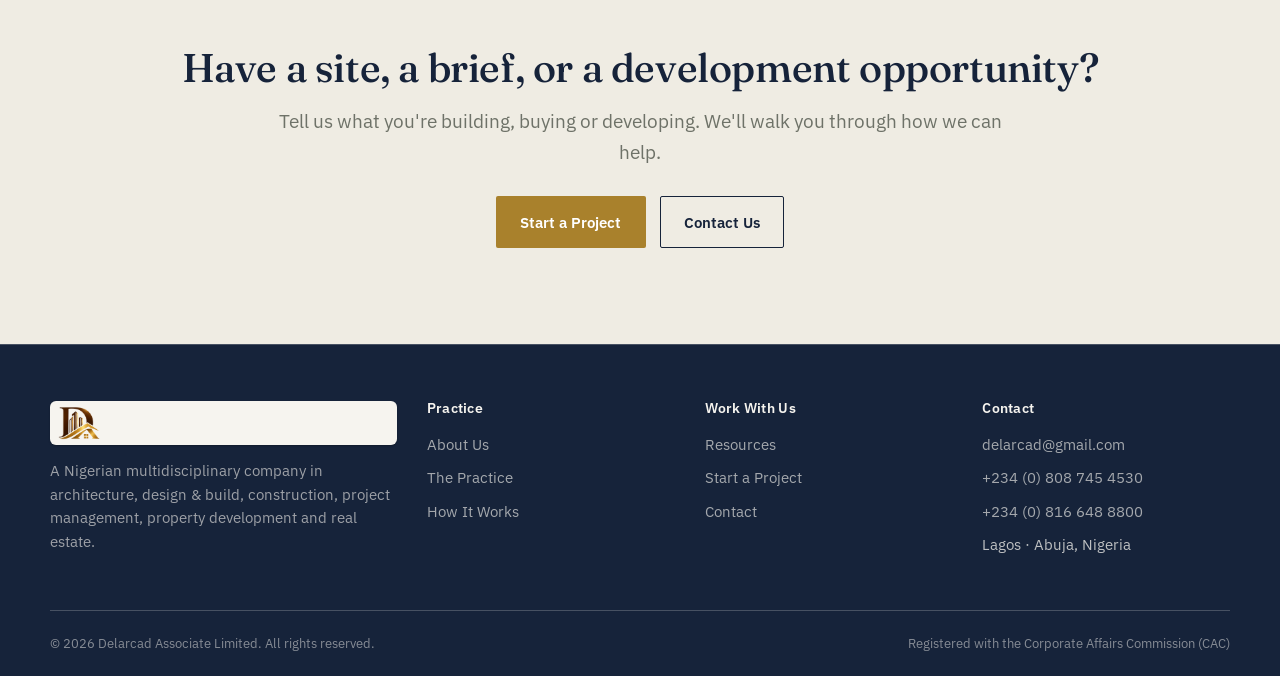
==== commit fad9559c: "Add files via upload" ====
--- a/index.html
+++ b/index.html
@@ -35,7 +35,7 @@
   <div class="wrap">
     <div class="hero-content">
       <span class="mono-label">DELARCAD ASSOCIATE LIMITED &mdash; CAC REGISTERED</span>
-      <h1>Design. Build. Develop.</h1>
+      <h1>Design-Build Company</h1>
       <p class="lede">A Nigerian multidisciplinary company in architectural design, design &amp; build, construction, project management, property development, land and real estate services &mdash; mainly for clients&rsquo; joy.</p>
       <div class="hero-cta">
         <a class="btn btn-primary" href="get-started.html">Start a Project</a>
